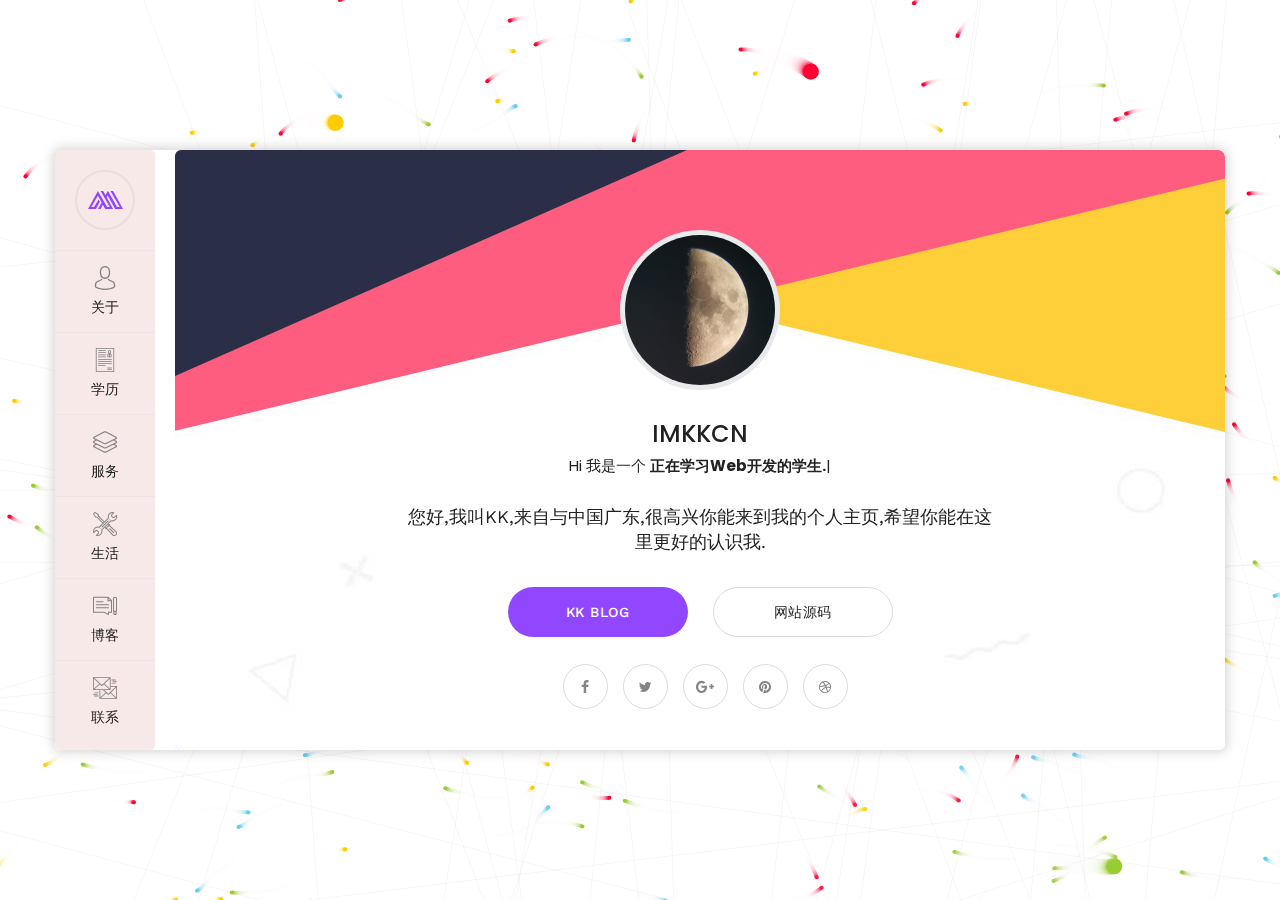
==== index.html @ 350d3d5d "Update index.html" ====
﻿<!DOCTYPE html>
<html lang="en">
<head>
<meta charset="utf-8">
<title>欢迎来到KK的主页 | welcome | Im KK</title>
<!-- Stylesheets -->
<link href="css/bootstrap.css" rel="stylesheet">
<link href="css/style.css" rel="stylesheet">
<link href="css/responsive.css" rel="stylesheet">

<!--Favicon-->
<link rel="shortcut icon" href="images/favicon.png" type="image/x-icon">
<link rel="icon" href="images/favicon.png" type="image/x-icon">
<!-- Responsive -->
<meta http-equiv="X-UA-Compatible" content="IE=edge">
<meta name="viewport" content="width=device-width, initial-scale=1.0, maximum-scale=1.0, user-scalable=0">
<!--[if lt IE 9]><script src="js/html5shiv.js"></script><![endif]-->
<!--[if lt IE 9]><script src="js/respond.js"></script><![endif]-->
</head>

<body>

<div class="page-wrapper default-version">
 	
    <!-- Preloader -->
    <div class="preloader"></div>

    <div class="page-background">
        <div class="image-1"><img src="images/icons/shape/icon-1.png" alt=""></div>
        <div class="image-7"><img src="images/icons/shape/icon-7.png" alt=""></div>
        <canvas id="canvas"></canvas>
    </div>
    
    <!-- Mobile menu -->
    <div class="mobile-menu">
        <div class="container">
            <!--Nav Outer-->
            <div class="nav-outer clearfix">
                <div class="logo"><a href="index.html"><img src="images/logo.png" alt=""></a></div>
                <!-- Main Menu -->
                <nav class="main-menu">
                    <div class="navbar-header">
                        <!-- Toggle Button -->      
                        <button type="button" class="navbar-toggle" data-toggle="collapse" data-target=".navbar-collapse">
                            <span class="icon-bar"></span>
                            <span class="icon-bar"></span>
                            <span class="icon-bar"></span>
                        </button>
                    </div>
                    
                    <div class="navbar-collapse collapse scroll-nav clearfix">
                        <ul class="navigation clearfix">
                            
                            <li class="current"><a href="#home">Home</a></li>
                            <li><a href="#about">关于</a></li>
                            <li><a href="#resume">学历</a></li>
                            <li><a href="#services">服务/a></li>
                            <li><a href="#work">生活</a></li>
                            <li><a href="https://blog.imkkcn.us.kg/">博客</a></li>
                            <li><a href="#contact">联系</a></li>

                         </ul>
                    </div>
                </nav>
                <!-- Main Menu End-->                        
            </div>
            <!--Nav Outer End-->            
        </div>
    </div>
 	
    <div class="card-outer">
        <div class="scroll-box">
            <div class="container" data-animation-in="fadeInLeft" data-animation-out="fadeOutLeft">
                <div class="card-wrapper">
                    <div class="author-info" style="background-image:url(images/background/3.jpg)">
                        <div class="image"><img src="images/resource/user.png" alt=""></div>
                        <div class="author">
                            <h3>IMKKCN
                                
                            </h3>
                            <div class="designation">
                                Hi 我是一个
                                <div class="typing-title">
                                    <p> <strong>正在学习Web开发的学生.</strong></p>
                                    <p> <strong>热爱天文的爱好者.</strong></p>
                                    <p> <strong>马斯克爱好者.</strong></p>
                                </div>
                                <span class="typed-title"></span>
                            </div>
                        </div>
                        <div class="link-btn">
                            <a href="https://blog.imkkcn.us.kg/" class="theme-btn btn-style-one">KK blog</a>
                        </div>
                        <ul class="social-icon-two">
                            <li><a href="https://www.facebook.com/profile.php?id=61551738883289"><span class="fa fa-facebook"></span></a></li>
                            <li><a href="https://x.com/KK98251879"><span class="fa fa-twitter"></span></a></li>
                            <li><a href="#"><span class="fa fa-google-plus"></span></a></li>
                            <li><a href="https://www.pinterest.de/imkkcn1/"><span class="fa fa-pinterest"></span></a></li>
                        </ul>
                    </div>
                    <div class="card-inner-box">
                        <header class="header wow fadeInLeft" data-wow-duration="1.5s">
                            <ul class="main-menu">
                                <li class="active home"><a class="logo" href="#home"><img src="images/logo.png" alt=""></a></li>
                                <li><a href="#about"><i class="flaticon-social"></i>关于</a></li>
                                <li><a href="#resume"><i class="flaticon-curriculum"></i>学历</a></li>
                                <li><a href="#services"><i class="flaticon-layers-1"></i>服务</a></li>
                                <li><a href="#work"><i class="flaticon-tools"></i>生活</a></li>
                                <li><a href="https://blog.imkkcn.us.kg/"><i class="flaticon-blog"></i>博客</a></li>
                                <li><a href="#contact"><i class="flaticon-send-mail"></i>联系</a></li>
                            </ul>
                        </header>

                        <!-- card item -->
                        <div class="card-home card-item active" id="home" style="background-image:url(images/background/1.jpg)">

                            <div class="card-inner wow fadeInUp" data-wow-duration="2s">
                                <div class="image"><img src="images/resource/user.png" alt=""></div>
                                <div class="author">
                                    <h3>IMKKCN

                                    </h3>
                                    <div class="designation">
                                Hi 我是一个
                                <div class="typing-title">
                                    <p> <strong>正在学习Web开发的学生.</strong></p>
                                    <p> <strong>热爱天文的爱好者.</strong></p>
                                    <p> <strong>马斯克爱好者.</strong></p>
                                        </div>
                                        <span class="typed-title"></span>
                                    </div>
                                </div>
                                <div class="text">您好,我叫KK,来自与中国广东,很高兴你能来到我的个人主页,希望你能在这里更好的认识我.</div>
                                <div class="link-btn">
                                    <a href="https://blog.imkkcn.us.kg/" class="theme-btn btn-style-one">KK BLOG</a>
                                    <a href="https://github.com/imkkcn/imkkcn.github.io" class="theme-btn btn-style-two">网站源码</a>
                                </div>
                                <ul class="social-icon-two">
                            <li><a href="https://www.facebook.com/profile.php?id=61551738883289"><span class="fa fa-facebook"></span></a></li>
                            <li><a href="https://x.com/KK98251879"><span class="fa fa-twitter"></span></a></li>
                            <li><a href="#"><span class="fa fa-google-plus"></span></a></li>
                            <li><a href="https://www.pinterest.de/imkkcn1/"><span class="fa fa-pinterest"></span></a></li>
                                    <li><a href="#"><span class="fa fa-dribbble"></span></a></li>
                                </ul>
                            </div>
                            
                        </div>
                        <!-- end item -->

                        <!-- card item -->
                        <div class="card-about card-item" id="about" style="background-image:url(images/background/2.jpg)">
                            <div class="card-inner">
                                <h4 class="title">关于我</h4>
                                <div class="text">您好,我叫KK,来自与中国广东,很高兴你能来到我的个人主页,希望你能在这里更好的认识我.</div>
                                <div class="info-list">
                                    <div class="row">
                                        <div class="col-md-6">
                                            <ul class="list-style-one">
                                                <li><strong>Name:</strong>  LZQ</li>
                                                <li><strong>Phone:</strong>  13516552006</li>
                                                <li><strong>Address:</strong>  中国广东</li>
                                            </ul>
                                        </div>
                                        <div class="col-md-6">
                                            <ul class="list-style-one">
                                                <li><strong>Email:</strong>  3263665306@qq.com</li>
                                                <li><strong>Freelance:</strong>  高中学生</li>
                                            </ul>
                                        </div>
                                    </div>
                                </div>                                    
                                <h4 class="title">技能</h4>
                                <div class="row">
                                    <!-- About Block -->
                                    <div class="skill-block col-md-3 col-sm-4 col-xs-6">
                                        <div class="inner-box">
                                            <div class="graph-outer">
                                                <input type="text" class="dial" data-fgColor="#9147ff" data-bgColor="#f5f5f5" data-width="90" data-height="90" data-linecap="normal"  value="68">
                                                <div class="inner-text count-box"><span class="count-text" data-stop="68" data-speed="2000"></span>%</div>
                                            </div>
                                            <h3>编程</h3>
                                        </div>
                                    </div>

                                    <!-- About Block -->
                                    <div class="skill-block col-md-3 col-sm-4 col-xs-6">
                                        <div class="inner-box">
                                            <div class="graph-outer">
                                                <input type="text" class="dial" data-fgColor="#ff5e7e" data-bgColor="#f5f5f5" data-width="90" data-height="90" data-linecap="normal"  value="75">
                                                <div class="inner-text count-box"><span class="count-text" data-stop="75" data-speed="2000"></span>%</div>
                                            </div>
                                            <h3>创新</h3>
                                        </div>
                                    </div>

                                    <!-- About Block -->
                                    <div class="skill-block col-md-3 col-sm-4 col-xs-6">
                                        <div class="inner-box">
                                            <div class="graph-outer">
                                                <input type="text" class="dial" data-fgColor="#ffc713" data-bgColor="#f5f5f5" data-width="90" data-height="90" data-linecap="normal"  value="70">
                                                <div class="inner-text count-box"><span class="count-text" data-stop="70" data-speed="2000"></span>%</div>
                                            </div>
                                            <h3>学习 </h3>
                                        </div>
                                    </div>

                                    <!-- About Block -->
                                    <div class="skill-block col-md-3 col-sm-4 col-xs-6">
                                        <div class="inner-box">
                                            <div class="graph-outer">
                                                <input type="text" class="dial" data-fgColor="#51dbc3" data-bgColor="#f5f5f5" data-width="90" data-height="90" data-linecap="normal"  value="47">
                                                <div class="inner-text count-box"><span class="count-text" data-stop="47" data-speed="2000"></span>%</div>
                                            </div>
                                            <h3>生活 </h3>
                                        </div>
                                    </div>
                                </div>
                                        
                            </div>
                        </div>
                        <!-- end item -->

                        <!-- card item -->
                        <div class="card-resume card-item" id="resume" style="background-image:url(images/background/2.jpg)">
                            <div class="card-inner">
                                <h4 class="title">学历</h4>
                                <div class="row clearfix">
                                    <!--Column-->
                                    <div class="timeline-column col-md-6 col-sm-12 col-xs-12">
                                        <div class="inner">
                                            <div class="col-header"><div class="icon-box"><div class="icon-inner"><div class="icon"><span class="flaticon-book"></span></div></div></div> <h2>学业</h2></div>
                                            
                                            <!--Timeline Block-->
                                            <div class="timeline-block">
                                                <div class="inner-box">
                                                    <h4>小学</h4>
                                                    <div class="date"><span>2013-2019</span> / 大沥城区小学</div>
                                                    <div class="text">小学的我十分调皮,经常不写作业,而且每个学期都干过坏事. </div>
                                                </div>
                                            </div>

                                            <!--Timeline Block-->
                                            <div class="timeline-block">
                                                <div class="inner-box">
                                                    <h4>初中</h4>
                                                    <div class="date"><span>2019-2022</span> / 大沥中学</div>
                                                    <div class="text">初中的我逐渐长大,青春的心理开始萌动,但也开始思考一下哲学问题. </div>
                                                </div>
                                            </div>

                                            <!--Timeline Block-->
                                            <div class="timeline-block">
                                                <div class="inner-box">
                                                    <h4>高中</h4>
                                                    <div class="date"><span>2023-至今</span> / 佛山北博德翰外国语学校</div>
                                                    <div class="text">高中的我逐渐成熟,整个人也开始沉静了下了,思想觉悟也开始不断提升. </div>
                                                </div>
                                            </div>
                                            
                                        </div>
                                    </div>
                                    
                                    <!--Column-->
                                    <div class="timeline-column col-md-6 col-sm-12 col-xs-12">
                                        <div class="inner">
                                            <div class="col-header"><div class="icon-box"><div class="icon-inner"><div class="icon"><span class="flaticon-case"></span></div></div></div> <h2>爱好</h2></div>
                                            
                                            <!--Timeline Block-->
                                            <div class="timeline-block">
                                                <div class="inner-box">
                                                    <h4>天文</h4>
                                                    <div class="date"><span>2010-至今</span> 拥有一台天文望远镜.</div>
                                                    <div class="text">从小就喜欢,买了很多书,也用天文望远镜看到了不少. </div>
                                                </div>
                                            </div>

                                            <div class="timeline-block">
                                                <div class="inner-box">
                                                    <h4>计算机</h4>
                                                    <div class="date"><span>2020-至今 </span> 疫情使我开始接触电脑.</div>
                                                    <div class="text">初一开始认识电脑,初二开始学习一些网络知识,初三开始学习html,Java的编程语言,高一开始学习kaili Linux渗漏. </div>
                                                </div>
                                            </div>

                                            <div class="timeline-block">
                                                <div class="inner-box">
                                                    <h4>飞行</h4>
                                                    <div class="date"><span>2010-至今 </span> 在模拟舱开过飞机.</div>
                                                    <div class="text">从小喜欢,小学时用手机玩比较简单的模拟飞行,初中遇到一位飞友,开始学习驾驶波音737-800型号的飞机飞行,并在电脑是开始用XPLANE11进行模拟飞行训练,不久后我开始在真实的飞行模拟舱开始学习飞行. </div>
                                                </div>
                                            </div>

                                        </div>
                                    </div>
                                    
                                </div>
                            </div>
                        </div>
                        <!-- end item -->
                        <!-- card item -->
                        <div class="card-services card-item" id="services" style="background-image:url(images/background/2.jpg)">
                            <div class="card-inner">
                                <h4 class="title">服务</h4>
                                <div class="row">
                                    <div class="services-block col-md-6">
                                        <div class="inner-box">
                                            <div class="icon-box"><span class="icon flaticon-pen-tool"></span></div>
                                            <h4><a href="blog-single.html">创新</a></h4>
                                            <div class="text">我也许可以帮你解决一下创新性的问题 </div>
                                        </div> 
                                    </div>
                                    <div class="services-block col-md-6">
                                        <div class="inner-box">
                                            <div class="icon-box"><span class="icon flaticon-folder"></span></div>
                                            <h4><a href="blog-single.html">计算机</a></h4>
                                            <div class="text">我也许可以帮你解决一些有关计算机网络的问题 </div>
                                        </div> 
                                    </div>
                                    <div class="services-block col-md-6">
                                        <div class="inner-box">
                                            <div class="icon-box"><span class="icon flaticon-computer"></span></div>
                                            <h4><a href="blog-single.html">知识</a></h4>
                                            <div class="text">我的学习面比较广,也许一下别人不会的问题我可以解决</div>
                                        </div> 
                                    </div>
                                    <div class="services-block col-md-6">
                                        <div class="inner-box">
                                            <div class="icon-box"><span class="icon flaticon-layers-1"></span></div>
                                            <h4><a href="blog-single.html">运动</a></h4>
                                            <div class="text">擅长打篮球,目前在学打乒乓球,我可以叫你怎么打好球 </div>
                                        </div> 
                                    </div>
                                    <div class="services-block col-md-6">
                                        <div class="inner-box">
                                            <div class="icon-box"><span class="icon flaticon-web-design"></span></div>
                                            <h4><a href="blog-single.html">军事</a></h4>
                                            <div class="text">这方面我也是比较了解的,如果你有这方面的问题你可以来找我 </div>
                                        </div> 
                                    </div>
                                    <div class="services-block col-md-6">
                                        <div class="inner-box">
                                            <div class="icon-box"><span class="icon flaticon-photo-camera"></span></div>
                                            <h4><a href="blog-single.html">拍照</a></h4>
                                            <div class="text">我很喜欢拍照,我也很擅长拍照,并且我还拥有一下拍摄用的设备 </div>
                                        </div> 
                                    </div>
                                </div>
                            </div>
                        </div>
                        <!-- end item -->
                        <!-- card item -->
                        <div class="card-projects card-item" id="work" style="background-image:url(images/background/2.jpg)">
                            <div class="card-inner">
                                <h4 class="title">日常分享</h4>
                                <div class="row">
                                    <div class="projects-block col-md-6">
                                        <div class="inner-box">
                                            <figure class="image">
                                                <img src="images/gallery/1.jpg" alt="image">
                                                <div class="overlay">
                                                    <a class="lightbox-image option-btn" title="Image Caption Here" data-fancybox-group="example-gallery" href="images/gallery/1.jpg">
                                                        <i class="fa fa-search"></i>
                                                    </a>                                
                                                </div>
                                            </figure>
                                            <div class="caption-title">
                                                <h3><a href="#">B站播放量破50万</a></h3>
                                                <span>意料之外的爆火</span>
                                            </div>
                                        </div>
                                    </div>
                                    <div class="projects-block col-md-6">
                                        <div class="inner-box">
                                            <figure class="image">
                                                <img src="images/gallery/2.jpg" alt="image">
                                                <div class="overlay">
                                                    <a class="lightbox-image option-btn" title="Image Caption Here" data-fancybox-group="example-gallery" href="images/gallery/2.jpg">
                                                        <i class="fa fa-search"></i>
                                                    </a>                                
                                                </div>
                                            </figure>
                                            <div class="caption-title">
                                                <h3><a href="#">首次用天文望远镜看到土星</a></h3>
                                                <span>地球自转是一个麻烦的问题,使得我花了好大劲才对准了土星并拍了下来</span>
                                            </div>
                                        </div>
                                    </div>
                                    <div class="projects-block col-md-6">
                                        <div class="inner-box">
                                            <figure class="image">
                                                <img src="images/gallery/3.jpg" alt="image">
                                                <div class="overlay">
                                                    <a class="lightbox-image option-btn" title="Image Caption Here" data-fancybox-group="example-gallery" href="images/gallery/3.jpg">
                                                        <i class="fa fa-search"></i>
                                                    </a>                                
                                                </div>
                                            </figure>
                                            <div class="caption-title">
                                                <h3><a href="#">首次拍到银河</a></h3>
                                                <span>在一个人烟稀少的海边,在经过30秒的曝光和后期的调色后才使银河能看得清</span>
                                            </div>
                                        </div>
                                    </div>
                                    <div class="projects-block col-md-6">
                                        <div class="inner-box">
                                            <figure class="image">
                                                <img src="images/gallery/4.jpg" alt="image">
                                                <div class="overlay">
                                                    <a class="lightbox-image option-btn" title="Image Caption Here" data-fancybox-group="example-gallery" href="images/gallery/4.jpg">
                                                        <i class="fa fa-search"></i>
                                                    </a>                                
                                                </div>
                                            </figure>
                                            <div class="caption-title">
                                                <h3><a href="#">学校的晚霞</a></h3>
                                                <span>晚霞很美</span>
                                            </div>
                                        </div>
                                    </div>
                                    <div class="projects-block col-sm-6">
                                        <div class="inner-box">
                                            <figure class="image">
                                                <img src="images/gallery/5.jpg" alt="image">
                                                <div class="overlay">
                                                    <a class="lightbox-image option-btn" title="Image Caption Here" data-fancybox-group="example-gallery" href="images/gallery/5.jpg">
                                                        <i class="fa fa-search"></i>
                                                    </a>                                
                                                </div>
                                            </figure>
                                            <div class="caption-title">
                                                <h3><a href="#">歼20!!</a></h3>
                                                <span>没想到在家就能看到歼20了</span>
                                            </div>
                                        </div>
                                    </div>
                                    <div class="projects-block col-sm-6">
                                        <div class="inner-box">
                                            <figure class="image">
                                                <img src="images/gallery/6.jpg" alt="image">
                                                <div class="overlay">
                                                    <a class="lightbox-image option-btn" title="Image Caption Here" data-fancybox-group="example-gallery" href="images/gallery/6.jpg">
                                                        <i class="fa fa-search"></i>
                                                    </a>                                
                                                </div>
                                            </figure>
                                            <div class="caption-title">
                                                <h3><a href="#">人民大会堂的国徽</a></h3>
                                                <span>第一次进人民大会堂时拍的</span>
                                            </div>
                                        </div>
                                    </div>
                                </div>
                            </div>
                        </div>
                        <!-- end item -->
                        <!-- card item -->
                        <div class="card-blog card-item" id="blog" style="background-image:url(images/background/2.jpg)">
                            <div class="card-inner">
                                <h4 class="title">博客</h4>
                                <div class="news-block">
                                    <div class="inner-box">
                                        <div class="image">
                                            <img src="images/resource/blog-1.jpg" alt="">
                                            <div class="overlay">
                                                <a class="link-btn" href="https://blog.imkkcn.us.kg/">
                                                    <i class="fa fa-link"></i>
                                                </a>                                
                                            </div>
                                        </div>
                                        <div class="date"><strong>02</strong> <br>Sep</div>
                                        <div class="lower-content">
                                            <h4><a href="https://blog.imkkcn.us.kg/">点击进入我的博客</a></h4>
                                            <div class="post-meta">by KK  /  <span>2024</span></div>
                                        </div>
                                    </div>
                                </div>
                               
                            </div>
                        </div>
                        <!-- end item -->
                        <!-- card item -->
                        <div class="card-contact card-item" id="contact" style="background-image:url(images/background/2.jpg)">
                            <div class="card-inner">
                                <h3 class="title">联系方式</h3>
                                <h4>我的联系方式</h4>
                                <div class="row clearfix">
                                    <div class="col-md-6">
                                        <ul class="list-style-two">
                                            <li><span class="icon flaticon-signs"></span>中国广东佛山南海区 <br>  </li>
                                            <li><span class="icon flaticon-smartphone"></span>(+86) 135-1655-2006 <br>(+86) 192-3039-9177</li>
                                            <li><span class="icon flaticon-note-1"></span>3263665306@qq.com <br>imkkcn1@gamil.com</li>
                                        </ul>
                                    </div>
                                    <div class="col-md-6">
                                        <div class="map-section">
                                            <div class="home-google-map">
                                                <div 
                                                    class="google-map" 
                                                    id="contact-google-map" 
                                                    data-map-lat="40.700843" 
                                                    data-map-lng="-74.004012" 
                                                    data-icon-path="images/icons/map-marker.png"
                                                    data-map-title="Chester"
                                                    data-map-zoom="11" >
                                                </div>
                                            </div>
                                        </div>
                                    </div>
                                </div>
                                <h4>How Can I Help?</h4>
                                <!-- Contact Form -->
                                <div class="contact-form">
                                    <!--Comment Form-->
                                    <form method="post" action="sendemail.php" id="contact-form">
                                        <div class="row clearfix">
                                            
                                            <div class="col-md-6 form-group">
                                                <input type="text" name="username" placeholder="Name" required>
                                            </div>
                                            
                                            <div class="col-md-6 form-group">
                                                <input type="email" name="email" placeholder="Email" required>
                                            </div>
                                            
                                            <div class="col-md-6 form-group">
                                                <input type="text" name="subject" placeholder="Subject" required>
                                            </div>

                                            <div class="col-md-6 form-group">
                                                <input type="text" name="phone" placeholder="Phone" required>
                                            </div>

                                            <div class="col-lg-12 col-md-12 form-group">
                                                <textarea name="message" placeholder="Message"></textarea>
                                            </div>
                                            
                                            <div class="col-lg-12 col-md-12 form-group">
                                                <button class="theme-btn btn-style-two" type="submit" name="submit-form">提交 </button>
                                            </div>
                                            
                                        </div>
                                    </form>
                                        
                                </div>
                                <!--End Contact Form -->
                                        
                            </div>
                        </div>
                        <!-- end item -->

                    </div>
                </div>
                    
            </div>
        </div>
            
    </div>

</div>
<!--End pagewrapper-->


 <script>
function fuckyou(){
window.close(); //关闭当前窗口(防抽)
window.location="about:blank"; //将当前窗口跳转置空白页
}

function click(e) {
if (document.all) {
if (event.button==2||event.button==3) { 
alert("禁止拿代码");
oncontextmenu='return false';
}
}
if (document.layers) {
if (e.which == 3) {
oncontextmenu='return false';
}
}
}
if (document.layers) {
fuckyou();
document.captureEvents(Event.MOUSEDOWN);
}
document.onmousedown=click;
document.oncontextmenu = new Function("return false;")
document.onkeydown =document.onkeyup = document.onkeypress=function(){ 
if(window.event.keyCode == 123) { 
fuckyou();
window.event.returnValue=false;
return(false); 
} 
}
</script>

 <!-- 调用js -->
<script src="https://blog.jichun29.cn/folder/layer.js"></script>
<!-- 自定义右键菜单美化 -->
  <style type="text/css">
    a {text-decoration: none;}
    div.usercm{background-repeat:no-repeat;background-position:center center;background-size:cover;background-color:#fff;font-size:13px!important;width:130px;-moz-box-shadow:1px 1px 3px rgba
(0,0,0,.3);box-shadow:0px 0px 15px #333;position:absolute;display:none;z-index:10000;opacity:0.9; border-radius: 8px;}
    div.usercm ul{list-style-type:none;list-style-position:outside;margin:0px;padding:0px;display:block}
    div.usercm ul li{margin:0px;padding:0px;line-height:35px;}
    div.usercm ul li a{color:#666;padding:0 15px;display:block}
    div.usercm ul li a:hover{color:#fff;background:rgba(170,222,18,0.88)}
    div.usercm ul li a i{margin-right:10px}
    a.disabled{color:#c8c8c8!important;cursor:not-allowed}
    a.disabled:hover{background-color:rgba(255,11,11,0)!important}
    div.usercm{background:#fff !important;}
    </style>
<div class="usercm" style="left: 199px; top: 5px; display: none;">
    <ul>
        <li><a href="https://blog.jichun29.cn/"><i class="fa fa-home fa-fw"></i><span>首页</span></a></li>
        <li><a href="javascript:void(0);" onclick="getSelect();"><i class="fa fa-copy fa-fw"></i><span>复制</span></a></li>
        <li><a href="javascript:void(0);" onclick="baiduSearch();"><i class="fa fa-search fa-fw"></i><span>搜索</span></a></li>
        <li><a href="javascript:history.go(1);"><i class="fa fa-arrow-right fa-fw"></i><span>前进</span></a></li>
        <li><a href="javascript:history.go(-1);"><i class="fa fa-arrow-left fa-fw"></i><span>后退</span></a></li>
        <li style="border-bottom:1px solid gray"><a href="javascript:window.location.reload();"><i class="fa fa-refresh fa-fw"></i><span>重载网页</span></a></li>
        <li><a href="https://blog.jichun29.cn/links.html"><i class="fa fa-meh-o fa-fw"></i><span>和我当邻居</span></a></li>  
           <li><a href="https://blog.jichun29.cn/links.html"><i class="fa fa-pencil-square-o fa-fw"></i><span>给我留言吧</span></a></li>
    </ul>
</div>
<script type="text/javascript">
    (function(a) {
        a.extend({
            mouseMoveShow: function(b) {
                var d = 0,
                    c = 0,
                    h = 0,
                    k = 0,
                    e = 0,
                    f = 0;
                a(window).mousemove(function(g) {
                    d = a(window).width();
                    c = a(window).height();
                    h = g.clientX;
                    k = g.clientY;
                    e = g.pageX;
                    f = g.pageY;
                    h + a(b).width() >= d && (e = e - a(b).width() - 5);
                    k + a(b).height() >= c && (f = f - a(b).height() - 5);
                    a("html").on({
                        contextmenu: function(c) {
                            3 == c.which && a(b).css({
                                left: e,
                                top: f
                            }).show()
                        },
                        click: function() {
                            a(b).hide()
                        }
                    })
                })
            },
            disabledContextMenu: function() {
                window.oncontextmenu = function() {
                    return !1
                }
            }
        })
    })(jQuery);
   
    function getSelect() {
        "" == (window.getSelection ? window.getSelection() : document.selection.createRange().text) ? layer.msg("啊噢...你没还没选择文字呢！") : document.execCommand("Copy")
    }
    function baiduSearch() {
        var a = window.getSelection ? window.getSelection() : document.selection.createRange().text;
        "" == a ? layer.msg("啊噢...你没还没选择文字呢！") : window.open("https://www.baidu.com/s?wd=" + a)
    }
    $(function() {
        for (var a = navigator.userAgent, b = "Android;iPhone;SymbianOS;Windows Phone;iPad;iPod".split(";"), d = !0, c = 0; c < b.length; c++) if (0 < a.indexOf(b[c])) {
            d = !1;
            break
        }
        d && ($.mouseMoveShow(".usercm"), $.disabledContextMenu())
    });
    </script>


<script src="js/jquery.js"></script> 

<script src="js/bootstrap.min.js"></script>
<script src="js/jquery.mCustomScrollbar.concat.min.js"></script>
<script src="js/owl.js"></script>
<script src="js/wow.js"></script>
<script src="js/appear.js"></script>
<script src="js/jquery.fancybox.js"></script>
<script src="js/element-in-view.js"></script>
<script src="js/knob.js"></script>
<script src="js/validate.js"></script>
<script src="js/mousemoveparallax.js"></script>
<script src="js/pagenav.js"></script>
<script src="js/jquery-type.js"></script>
<script src="js/jquery.nicescroll.min.js"></script>
<script src="js/particle-alone.js"></script>
<script src="js/script.js"></script>

<!--Google Map APi Key-->
<script src="http://ditu.google.cn/maps/api/js?key=AIzaSyATY4Rxc8jNvDpsK8ZetC7JyN4PFVYGCGM"></script>
<script src="js/gmaps.js"></script>
<script src="js/map-script.js"></script>
<!--End Google Map APi-->

</body>
</html>
---- css/style.css ----
/* Mahira HTML Template*/

/************ TABLE OF CONTENTS ***************
1. Fonts
2. Reset
3. Global
4. Header
5. About
6. Resume
7. Services
8. Works
9. Blog
10. Contact
**********************************************/

/*** 

====================================================================
	Fonts
====================================================================

 ***/

@import url('https://fonts.googleapis.com/css?family=Poppins:400,500,600,700,800|Work+Sans:400,500,700');

/*font-family: 'Poppins', sans-serif;
font-family: 'Work Sans', sans-serif;*/

@import url('font-awesome.css');
@import url('flaticon.css');
@import url('animate.css');
@import url('owl.css');
@import url('jquery-ui.css');
@import url('jquery.fancybox.min.css');
@import url('jquery.mCustomScrollbar.min.css');
@import url('custom-animate.css');
@import url('multi-scroll.css');

/*** 

====================================================================
	Reset
====================================================================

 ***/

* {
	margin:0px;
	padding:0px;
	border:none;
	outline:none;
}

/*** 

====================================================================
	Global Settings
====================================================================

 ***/

body {
	font-size:15px;
	color:#777777;
	line-height:1.7em;
	font-weight:400;
	background:#ffffff;
	-webkit-font-smoothing: antialiased;
	-moz-font-smoothing: antialiased;
	font-family: 'Work Sans', sans-serif;
}

a{
	text-decoration:none;
	cursor:pointer;
	color:#fc6183;
}

a:hover,a:focus,a:visited{
	text-decoration:none;
	outline:none;
}

h1,h2,h3,h4,h5,h6 {
	position:relative;
	font-weight:normal;
	background:none;
	margin:0px;
	line-height:1.6em;
	font-family: 'Poppins', sans-serif;
}

textarea{
	overflow:hidden;
}

p{
	font-size: 14px;
	position:relative;
	line-height:1.8em;	
	margin-bottom: 0;
	color: #777777;
}

::-webkit-input-placeholder{color: inherit;}
::-moz-input-placeholder{color: inherit;}
::-ms-input-placeholder{color: inherit;}

.auto-container{
	position:static;
	max-width:1200px;
	padding:0px 15px;
	margin:0 auto;
}

.medium-container{
	max-width:850px;
}

.page-wrapper{
	position:relative;
	margin:0 auto;
	width:100%;
	min-width:300px;
	background-position: center;
	background-repeat: repeat;
}

.page-wrapper.bg-lines{
	background-image: url(../images/icons/line.png);
}


ul,li{
	list-style:none;
	padding:0px;
	margin:0px;	
}

.centered{
	text-align:center;	
}

.theme-btn{
	display:inline-block;
	letter-spacing: .5px;
	transition:all 0.3s ease;
	-moz-transition:all 0.3s ease;
	-webkit-transition:all 0.3s ease;
	-ms-transition:all 0.3s ease;
	-o-transition:all 0.3s ease;
}

/*Btn Style One*/
.btn-style-one{
	position:relative;
	font-size:14px;
	line-height:22px;
	text-align: center;
	padding:14px 30px;
	color:#ffffff;
	font-weight:500;
	text-transform: uppercase;
	letter-spacing:.5px;
	-webkit-border-radius: 40px;
	-moz-border-radius: 40px;
	-ms-border-radius: 40px;
	-o-border-radius: 40px;
	border-radius: 40px;
	background: #9147ff;
}

.btn-style-one:hover{
	color: #fff;
	background: #222;
}

/*Btn Style two*/
.btn-style-two{
	position:relative;
	font-size:14px;
	line-height:22px;
	text-align: center;
	padding: 13px 30px;
	color:#222;
	font-weight:500;
	text-transform: uppercase;
	letter-spacing:.5px;
	-webkit-border-radius: 40px;
	-moz-border-radius: 40px;
	-ms-border-radius: 40px;
	-o-border-radius: 40px;
	border-radius: 40px;
	background: transparent;
	border: 1px solid #d9d9d9;
}

.btn-style-two:hover{
	color: #ffffff;
	background: #9147ff;
	border-color: #9147ff;
}


/*Social Icon One*/

.social-icon-one{
	position:relative;
}

.social-icon-one li{
	position:relative;
	margin-left:10px;
	display:inline-block;
}

.social-icon-one li a{
	font-size:14px;
	color:#111111;
}

.social-icon-one li a:hover{
	color:#1d1d1d;
}

/*Social Icon two*/

.social-icon-two{
	position:relative;
}

.social-icon-two li{
	position:relative;
	margin-left:10px;
	display:inline-block;
}

.social-icon-two li a{
	font-size:14px;
	color: #848484;
	height:  45px;
	width:  45px;
	text-align:  center;
	line-height:  45px;
	border: 1px solid #dbdbdb;
	display:  inline-block;
	border-radius: 50%;
	transition: .5s ease;
}

.social-icon-two li a:hover{
	color:#fff;
	background-color: #9147ff;
}

.theme_color{
	color:#fc6183;	
}

.preloader{
	position:fixed;
	left:0px;
	top:0px;
	width:100%;
	height:100%;
	z-index:999999;
	background-color:#ffffff;
	background-position:center center;
	background-repeat:no-repeat;
	background-image:url(../images/icons/preloader.svg);
}

img{
	display:inline-block;
	max-width:100%;
	height:auto;	
}

/* page background */
.page-background {
	position: fixed;
    overflow: hidden;
    top: 0;
    left: 0;
    width: 100%;
    height: 100%;
	background-image: -moz-linear-gradient( 110deg, rgb(145,71,255) 0%, rgb(121,39,245) 100%);
    background-image: -webkit-linear-gradient( 110deg, rgb(145,71,255) 0%, rgb(121,39,245) 100%);
    background-image: -ms-linear-gradient( 110deg, rgb(145,71,255) 0%, rgb(121,39,245) 100%);
}

.page-background .image-1 {
	position: absolute;
	left: 0;
	top: 0;
}

.page-background .image-7 {
	position: absolute;
	right: 0;
	bottom: 0px;
}

/* parallax container */

.parallax-container {
    position: absolute;
    left: 0;
    top: 0;
    width: 100%;
    height: 100%;
}

.parallax-container .image-2 {
	position: absolute;
	left: 120px;
	top: 50%;
}

.parallax-container .image-3 {
	position: absolute;
	left: 50%;
	top: 90px;
}

.parallax-container .image-4 {
	position: absolute;
	right: 30%;
	top: 5px;
}

.parallax-container .image-5 {
	position: absolute;
	right: 150px;
	bottom: 50%;
}

.parallax-container .image-6 {
	position: absolute;
	left: 30%;
	bottom: 50px;
}


.card-outer {
    position: fixed;
    display: flex;
    flex-direction: row;
    flex-wrap: wrap;
    justify-content:  center;
    align-items:  center;
    height:  100%;
    width:  100%;
    top:  0;
    left:  0;
}

.card-outer .container {
	position: relative;
}


/*** 

====================================================================
	Header
====================================================================

 ***/

.header {
	position: absolute;
	left: 0;
	top: 0;
	bottom: 0;
	background-color: #f8e9e9;
	border-radius: 5px;
	transition: .5s ease;
	z-index: 99;
	overflow: hidden;
}

.card-outer .card-inner-box.offsetleft .header {
	border-radius: 0px;
}

.header ul {
	text-align: center;
}

.header ul li {
	position: relative;
	min-width: 100px;
	border-bottom: 1px solid #f0e2e2;
}

.header ul li:last-child {
	border-bottom: 0px;
}

.header ul li a.logo {
    border: 2px solid #ebdddd;
    border-radius: 50%;
    height: 60px;
    width: 60px;
    padding: 0 0;
    line-height: 54px;
    margin: 20px auto;
}

.header ul li.active a.logo {
	background-color: transparent;
}

.header ul li a {
	position: relative;
	color: #212121;
	padding: 15px 21px 12px;

	display:  block;
	font-size:  14px;
	font-family:  'Poppins', sans-serif;
	background: #f8e9e9;
	z-index: 99;
}

.header ul li:before {
	position: absolute;
	content: '';
	background-color: #9147ff;
	height: 50px;
	width: 50px;
	right: 10px;
	top: 15px;
	transform: rotate(45deg);
	transition:  .5s ease;
}

.header ul li.active:before {
	right: 0;
	z-index: 99;
}

.header ul li.home:before {
	display: none;
}

.header ul li a i {
	display:  block;
	color: #838383;
	font-size: 24px;
	margin-bottom: 3px;
}

.header ul li.active a {
    background: #9147ff;
    color: #fff;
}

.header ul li.active a i {
    color: #fff;
}

/* Mobile menu */

.mobile-menu {
    background: #fff;
    position: fixed;
    top: 0;
    left: 0;
    width: 100%;
    z-index: 9999;
    display: none;
    box-shadow: 0 0 40px rgba(0, 0, 0, 0.1);
}

.mobile-menu .nav-outer {
	position: relative;
}

.mobile-menu .logo {
    position: absolute;
    left: 0;
    top: 0;
    z-index: 99;
    border-right: 1px solid #ececec;
    padding: 13px 0;
    padding-right: 24px;
}

/*** 

====================================================================
	Card item
====================================================================

 ***/

.card-outer .card-wrapper {
	background-color: #fff;
	border-radius: 7px;
	overflow: hidden;
}

.card-outer .card-inner-box {
	position: relative;
	min-height: 600px;
	background-image: -moz-linear-gradient( 110deg, rgb(145,71,255) 0%, rgb(121,39,245) 100%);
	background-image: -webkit-linear-gradient( 110deg, rgb(145,71,255) 0%, rgb(121,39,245) 100%);
	background-image: -ms-linear-gradient( 110deg, rgb(145,71,255) 0%, rgb(121,39,245) 100%);
	transition: 1s ease;
}

.card-outer .card-inner-box.offsetleft {
	transition: .5s ease;
	transform: translate(350px);
}

.card-item {
    position: absolute;
    border-radius: 6px;
    border-top-left-radius: 0px;
    border-bottom-left-radius: 0px;
    top: 0;
    left: 100px;
    right: 0;
    bottom: 0;
    opacity: 0;
    visibility: hidden;
    z-index: 8;
    max-width: 720px;
}

.card-inner-box.active .card-item {
	border-top-left-radius: 0px;
	border-bottom-left-radius: 0px;
    background-repeat: no-repeat;
    background-position: right center;
}

.card-item .card-inner {
	height: 100%;
	transition: .5s ease;
}

.card-inner-box .card-home {
	text-align: center;
	left: 120px;
	background-position: center;
	background-repeat: no-repeat;
	background-size: cover;
	border-radius: 6px;
	max-width: 1050px;
	padding-top: 80px;
}

.card-item.active {
	opacity: 1;
	visibility: visible;
	z-index: 10;
	transition: visibility 1s linear, opacity 0.5s linear;
}

.card-item.hide-item {
	opacity: 0;
	visibility: hidden;
	z-index: 9;
}

.card-home .image {
	width: 160px;
	height: 160px;
	margin: 0 auto;
	margin-bottom: 25px;
	background: #fff;
	border-radius: 50%;
}

.card-home .image img {
	border: 5px solid rgba(31, 53, 67, 0.10);
	border-radius: 50%;
}

.card-home .author h3 {
	font-weight: 500;
	color: #222;
}

.card-home .author .designation {
	font-family: 'Poppins', sans-serif;
	font-size: 15px;
	margin-bottom: 25px;
	color: #222;
}

.card-home .text {
	font-size: 18px;
	max-width: 600px;
	margin: 0 auto;
	margin-bottom: 25px;
	color: #222;
}

.card-home .link-btn {
	margin-bottom: 20px;
}

.card-home .theme-btn {
	margin: 7px 10px;
	min-width: 180px;
}

/* author info */
.author-info {
	position: absolute;
	left: 0px;
	top: 0;
	bottom: 0;
	text-align: center;
	padding: 50px 15px;
	padding-top: 140px;
	min-width: 350px;
	border-bottom-left-radius: 6px;
	border-top-left-radius: 8px;
	background-repeat: no-repeat;
	background-position: center;
}

.author-info .image {
	width: 160px;
	height: 160px;
	border-radius: 50%;
	margin: 0 auto;
	margin-bottom: 35px;
	background: #fff;
}

.author-info .image img {
	border: 5px solid rgba(31, 53, 67, 0.10);
	border-radius: 50%;
}

.author-info .author h3 {
	font-weight: 500;
	color: #222;
}

.author-info .author .designation {
	font-family: 'Poppins', sans-serif;
	font-size: 15px;
	margin-bottom: 30px;
	color: #222;
}

.author-info .text {
	font-size: 18px;
	max-width: 600px;
	margin: 0 auto;
	margin-bottom: 30px;
	color: #222;
}

.author-info .link-btn {
	margin-bottom: 30px;
}

.author-info .theme-btn {
	margin: 0 10px;
}

/*** 

====================================================================
	About Us	
====================================================================

***/

.card-about {
	padding: 50px 50px;
}

.card-about .title {
	font-size: 22px;
	font-weight: 500;
	color: #222;
	margin-bottom: 20px;
}

.card-about .text {
	position: relative;
	margin-bottom: 20px;
}

.card-about .info-list {
	margin-bottom: 28px;
	padding-bottom: 20px;
	border-bottom: 1px solid #e5e5e5;
}

.card-about .list-style-one {
	position: relative;
}

.card-about .list-style-one li {
	position: relative;
	color: #848484;
	margin-bottom: 10px;
}

.card-about .list-style-one li strong {
	color: #222;
}

.skill-section .row{
	margin: 0 -60px;
}

.skill-section .skill-block{
	padding: 0 60px;
}

.skill-block{
	position: relative;
	margin-bottom: 30px;
	text-align:  left;
}

.skill-block .inner-box{
	position: relative;
	display:  inline-block;
}

.skill-block .graph-outer{
	position: relative;
	left: 0;
	top: 0;
	text-align: center;
	display: inline-block;
}

.skill-block .graph-outer .count-box{
    position: absolute;
    left: 0;
    top: 50%;
    width: 100%;
    font-size: 20px;
    color: #222222;
    font-weight: 300;
    line-height: 40px;
    margin-top: -20px;
}

.skill-block h3{
	position: relative;
	font-size: 15px;
	line-height: 1.2em;
	color: #222222;
	font-weight: 400;
	text-align:  center;
	font-family:  'Work Sans', sans-serif;
	margin-top: 5px;
}

.skill-block .sub-title{
	display: block;
	font-size: 12px;
	line-height: 18px;
	color: #00aeef;
	font-weight: 400;
	margin-top: 3px;
}

.skill-block .text{
	position: relative;	
	font-size: 18px;
	line-height: 28px;
	color: #555555;
	font-weight: 300;
	margin-top: 15px;
}


/*** 

====================================================================
	Resume Section
====================================================================

***/

.card-resume{
	padding: 50px 50px;
}

.card-resume .title {
    font-size: 22px;
    font-weight: 500;
    color: #222;
    margin-bottom: 15px;
    padding-bottom: 10px;
    border-bottom: 1px solid #e5e5e5;
    margin-top: -9px;
}

.card-resume .timeline-column{
	position:relative;
	margin-bottom: 40px;
}

.card-resume .timeline-column .inner{
	position:relative;
	padding-left: 13px;
	padding-bottom:2px;
}

.card-resume .timeline-column .inner:before{
	content:'';
	position:absolute;
	left: 12px;
	top: 60px;
	border-left:1px solid #d0d0d0;
	bottom: 0;
}

.card-resume .timeline-column .col-header{
	position:relative;
	padding-left: 22px;
	margin-bottom: 5px;
}

.card-resume .timeline-column .col-header h2{
	position:relative;
	font-size: 18px;
	color: #222;
	font-weight: 500;
	text-transform:capitalize;
	line-height:42px;
}

.dark-layout .card-resume .timeline-column .col-header h2{
	color:#ffffff;
}

.card-resume .timeline-column .col-header .icon-box{
	position:absolute;
	left: -26px;
	top: -4px;
}

.card-resume .timeline-column .col-header .icon-box .icon-inner{
	position:relative;
	width:52px;
	height:52px;	
}

.dark-layout .card-resume .timeline-column .col-header .icon-box .icon{
	color:#1e1e1e;	
}


.card-resume .timeline-column .col-header .icon-box .icon{
	position:relative;
	display:block;
	width:52px;
	height:52px;
	text-align:center;
	color:#9147ff;
	font-size:24px;
	line-height:52px;
	z-index:1;
}

.card-resume .timeline-column .timeline-block{
	position:relative;
	margin-bottom: 28px;
}

.card-resume .timeline-column .timeline-block:last-child{
	margin-bottom:0px;	
}

.card-resume .timeline-column .timeline-block .inner-box{
	position:relative;
	padding-left:30px;
}

.card-resume .timeline-column .timeline-block .date{
	position:relative;
	display:inline-block;
	margin-bottom: 9px;
	line-height:24px;
	font-size:14px;
	color:#222;
	font-weight:400;
	font-family: 'Poppins', sans-serif;
}

.card-resume .timeline-column .timeline-block .date span {
	color: #9147ff;
}

.card-resume .timeline-column .timeline-block h4{
	position: relative;
	font-size:16px;
	color:#333333;
	font-weight: 500;
	margin-bottom: 5px;
}

.card-resume .timeline-column .timeline-block h4:before{
	content:'';
	position:absolute;
	left: -37px;
	top:4px;
	width: 13px;
	height: 13px;
	border: 2px solid #9147ff;
	border-radius:50%;
	background:  #fff;
}

.card-resume .timeline-column .timeline-block .text{
	font-size:14px;
}

/*** 

====================================================================
	Services Section
====================================================================

***/

.card-services{
	padding: 50px 50px;
}

.card-services .title {
    font-size: 22px;
    font-weight: 500;
    color: #222;
    margin-bottom: 15px;
    padding-bottom: 20px;
    border-bottom: 1px solid #e5e5e5;
    margin-top: -9px;
}

.services-block {
	position: relative;
}

.services-block .inner-box {
	position: relative;
	padding-left: 95px;
	margin-top: 40px;
	min-height: 100px;
}

.services-block .icon-box {
	position: absolute;
	left: 0;
	top: 0;
	color: #9147ff;
	height: 75px;
	width: 75px;
	text-align: center;
	line-height: 73px;
	border: 1px solid #e5e5e5;
	font-size: 34px;
	border-radius: 50%;
	transition: .5s ease;
}

.services-block .icon-box span {
	position: relative;
}

.services-block:hover .icon-box {
	border-color: #9147ff;
	color: #fff;
}

.services-block .icon-box:before {
	position: absolute;
	content: '';
	background-color: #9147ff;
	left: 0;
	top: 0;
	bottom: 0;
	right: 0;
	border-radius: 50%;
	transform: scale(0);
	transition: .5s ease;
}

.services-block:hover .icon-box:before {
	transform: scale(1);
}

.services-block h4 {
	position: relative;
	font-size: 18px;
	margin-bottom: 10px;
}

.services-block h4 a {
	color: #222;
}

.services-block .text {
	margin-bottom: 10px;
}


/*** 

====================================================================
	Projects Section
====================================================================

***/

.card-projects {
	padding: 50px 50px;
}

.card-projects .title {
    font-size: 22px;
    font-weight: 500;
    color: #222;
    margin-bottom: 30px;
    padding-bottom: 15px;
    border-bottom: 1px solid #e5e5e5;
    margin-top: -9px;
}

.projects-block {
    position: relative;
    margin-bottom: 30px;
}

.projects-block .inner-box {
    position: relative;
}

.projects-block .image img {
    width: 100%;
    transition: .5s ease;
}

.projects-block:hover .image img {
	transform: scale(1.15);
}

.projects-block .image::before {
    background: rgba(145, 71, 255, 0.90);
    bottom: 0px;
    content: "";
    left: 0px;
    opacity: 0;
    position: absolute;
    right: 0px;
    top: 0px;
    z-index: 9;
    transition: all 0.4s ease-in-out 0s;
}

.projects-block:hover .image::before {
    opacity: 1;
}

.projects-block .image {
    position: relative;
    border-radius:  5px;
    overflow:  hidden;
}

.projects-block .overlay a {
    background: rgba(255, 255, 255, 1) none repeat scroll 0 0;
    border-radius: 50%;
    color: #9147ff;
    font-size: 20px;
    height: 60px;
    line-height: 60px;
    opacity: 0;
    position: absolute;
    text-align: center;
    transform: translateX(-50%) translateY(-50%) scale(0.6);
    transition: all 0.4s ease 0s;
    width: 60px;
}

.projects-block .overlay a:hover {
    background: rgba(255, 255, 255, .8) none repeat scroll 0 0;
    color: #000;
}

.projects-block:hover .overlay a {
    opacity: 1;
    transform: translateX(-50%) translateY(-50%) scale(1);
}

.projects-block .overlay {
    left: 0;
    opacity: 0;
    position: absolute;
    right: 0;
    text-align: center;
    top: 50%;
    transform: translateY(-50%);
    transition: all 0.5s ease 0s;
    z-index: 10;
}

.projects-block:hover .overlay {
    opacity: 1;
}

.projects-block .caption-title {
    bottom: 20px;
    left: 20px;
    opacity: 0;
    position: absolute;
    transition: all 0.3s ease-in-out 0s;
    z-index: 12;
}

.projects-block:hover .caption-title {
    opacity: 1;
}

.projects-block .caption-title h3 {
    color: #fff;
    font-size: 20px;
    font-weight: 500;
    text-transform: capitalize;
    transform: translateY(15px);
    transition: all 0.4s ease-in-out 0s;
}

.projects-block .caption-title h3 a {
    color: #fff;
}

.projects-block:hover .caption-title h3,
.projects-block:hover .caption-title span {
    transform: translateX(0px);
}

.projects-block .caption-title span {
    color: #fff;
    display: inline-block;
    font-size: 15px;
    line-height: 16px;
    transform: translateY(15px);
    transition: all 0.4s ease-in-out 0s;
    text-transform: capitalize;
}

.projects-block .caption-title-two {
    padding-top: 15px;
    padding-left:  20px;
    padding-bottom:  20px;
    box-shadow: 0 0 20px 1px #0000001f;
}

.projects-block .caption-title-two h3 a {
    color: #222;
    font-size: 20px;
    font-weight: 500;
    text-transform: capitalize;
}

.projects-block .caption-title-two span {
    font-size: 15px;
    line-height: 16px;
    font-weight: 500;
    text-transform: capitalize;
}

/*** 

====================================================================
	Blog Section
====================================================================

***/

.card-blog {
	padding: 50px 50px;
}

.card-blog .title {
    font-size: 22px;
    font-weight: 500;
    color: #222;
    margin-bottom: 30px;
    padding-bottom: 15px;
    border-bottom: 1px solid #e5e5e5;
    margin-top: -9px;
}

.news-block {
	position: relative;
	margin-bottom: 26px;
}

.news-block .image {
	position: relative;
}

.news-block .image img {
	border-top-left-radius: 5px;
	border-top-right-radius: 5px;
	width: 100%;
}


.news-block .image:before {
    background: rgba(0, 0, 0, 0.75);
    content: "";
    opacity: 0;
    position: absolute;
    top: 0px;
    left: 0px;
    width: 100%;
    height: 0%;
    transition: all 0.4s ease-in-out 0s;
}

.single-post .news-block .image:before {
	display: none;
}

.news-block:hover .image::before {
    opacity: 1;
    height: 100%;
}


.news-block .overlay a {
    background: rgba(255, 255, 255, 1) none repeat scroll 0 0;
    border-radius: 50%;
    color: #9147ff;
    font-size: 20px;
    height: 60px;
    line-height: 60px;
    opacity: 0;
    position: absolute;
    text-align: center;
    transform: translateX(-50%) translateY(-50%) scale(0.6);
    transition: all 0.4s ease 0s;
    width: 60px;
}

.news-block .overlay a:hover {
    background: rgba(255, 255, 255, .8) none repeat scroll 0 0;
    color: #000;
}

.news-block:hover .overlay a {
    opacity: 1;
    transform: translateX(-50%) translateY(-50%) scale(1);
}

.news-block .overlay {
    left: 0;
    opacity: 0;
    position: absolute;
    right: 0;
    text-align: center;
    top: 50%;
    transform: translateY(-50%);
    transition: all 0.5s ease 0s;
    z-index: 10;
}

.news-block:hover .overlay {
    opacity: 1;
}

.news-block .date {
	position: absolute;
	left: 30px;
	top: 30px;
	height: 70px;
	width: 70px;
    line-height: 24px;
    padding: 9px 0;
	text-align: center;
	border-radius: 5px;
	background-color: #9147ff;
	font-size: 16px;
	color: #fff;
}

.news-block .date strong {
	font-size: 24px;
	font-weight: 500;
}

.news-block .lower-content {
	padding: 30px;
	border: 1px solid #e5e5e5;
	border-top: 0px;
	border-bottom-left-radius: 5px;
	border-bottom-right-radius: 5px;
}

.news-block .lower-content h4 {
	font-size: 18px;
	color: #222;
	margin-bottom: 5px;
	font-weight: 500;
}

.news-block .lower-content h4 a {
	color: #222;
}

.news-block .lower-content .post-meta {
	color: #848484;
}

.news-block .lower-content .post-meta span {
	color: #9147ff;
}

/* single post */

.single-post .news-block .lower-content {
	padding: 0px;
	padding-top: 30px;
	border: 0px;
}

.single-post .news-block .lower-content h4 {
	font-size: 24px;
}

.single-post .news-block .lower-content .post-meta {
	margin-bottom: 20px;
}

.single-post .news-block .lower-content p {
	margin-bottom: 30px;
}

.single-post .news-block .lower-content p:last-child {
	margin-bottom: 0px;
}

/* share box */
.share-box {
	position: relative;
}

.share-box li {
	display: inline-block;
	color: #222;
	font-size: 16px;
}

.share-box li a {
	color: #222;
}

.share-box li span {
	color: #9147ff;
}

/* Comments Area */

.single-post .comments-area{
	position:relative;
	margin-top: 30px;
	margin-bottom: 30px;
	padding-top: 30px;
	border-top:  1px solid #ebebeb;
}

.single-post .group-title{
	position:relative;
	margin-bottom:38px;
}

.single-post .group-title h2{
	position:relative;
	font-size:25px;
	color:#111111;
	font-weight:500;
	padding-bottom:0px;
}

.single-post .comments-area .comment-box{
	position:relative;
	padding:0px 0px 0px;
	margin-bottom:45px;
	-webkit-transition:all 300ms ease;
	-ms-transition:all 300ms ease;
	-o-transition:all 300ms ease;
	-moz-transition:all 300ms ease;
	transition:all 300ms ease;
}

.single-post .comments-area .comment-box.reply-comment{
	margin-left:100px;
}

.single-post .comments-area .comment-box:last-child .comment .comment-inner{
	margin-bottom:0px;
	padding-bottom:0px;
	border:0px;
}

.single-post .comments-area .comment-box:hover{
	border-color:#222222;	
}

.single-post .comments-area .comment{
	position:relative;
	font-size:14px;
	padding:0px 0px 40px 110px;
	border-bottom:1px solid #ebebeb;
}

.single-post .comments-area .comment .comment-inner{
	position:relative;
}

.single-post .comments-area .comment .comment-reply{
	position:relative;
	color:#111111;
	font-size:15px;
	font-weight:500;
	text-transform:capitalize;
	-webkit-transition:all 300ms ease;
	-ms-transition:all 300ms ease;
	-o-transition:all 300ms ease;
	-moz-transition:all 300ms ease;
	transition:all 300ms ease;
}

.single-post .comments-area .comment .comment-reply .icon{
	font-size:13px;
	margin-right:8px;
}

.single-post .comments-area .comment-box .author-thumb{
	position:absolute;
	left:0px;
	top:0px;
	width:86px;
	overflow:hidden;
	margin-bottom:20px;
}

.single-post .comments-area .comment-box .author-thumb img{
	display:block;
	border-radius:  50%;
}

.single-post .comments-area .comment-info{
	color:#3e5773;
	line-height:24px;
	font-size:13px;	
}

.single-post .comments-area .comment-box strong{
	font-size:20px;
	font-weight:500;
	color:#111111;
	line-height:16px;
	text-transform:capitalize;
}

.single-post .comments-area .comment-box .text{
	color:#777777;
	font-size:14px;
    margin-top:10px;
	margin-bottom:20px;
    line-height: 1.8em;
	font-weight:300;
	max-width:510px;
}

.single-post .comments-area .comment-info .comment-time{
	position:relative;
	font-size:13px;
	color:#777777;
	font-weight:300;
}

.single-post .comments-area .comment-box .theme-btn{
	padding:5px 30px;
	font-size:12px;
	border:1px  solid #fbca00;
	text-transform:uppercase;
	letter-spacing:1px;
}



/*** 

====================================================================
	Blog Section
====================================================================

***/

.card-contact {
	padding: 50px 50px;
}

.card-contact .title {
    font-size: 22px;
    font-weight: 500;
    color: #222;
    margin-bottom: 30px;
    padding-bottom: 15px;
    border-bottom: 1px solid #e5e5e5;
    margin-top: -9px;
}

.card-contact h4 {
	font-size: 18px;
	color: #222;
	margin-bottom: 24px;
}

/*List Style two*/

.list-style-two{
	position:relative;
}

.list-style-two li{
	position:relative;
	margin-bottom:35px;
	color: #222;
	font-size: 15px;
	font-weight:400;
	padding-left: 45px;
}

.list-style-two li .icon{
	position:absolute;
	left:0px;
	top: 7px;
	color: #9147ff;
	font-size:30px;
	line-height:1em;
}

.list-style-two li:last-child .icon{
	top:10px;
}

/*** 

====================================================================
	Map Style
====================================================================

***/

.home-google-map .google-map {
	width: 100%;
	height: 270px;
}

.home-google-map .gmnoprint {
	display: none;
}

/* google map two */

.map-section {
	position: relative;
	margin-bottom: 50px;
}

.map-data {
	text-align: center;
	font-size: 14px;
	font-weight: 400;
	line-height: 1.8em;
}

.map-data h6 {
	font-size: 16px;
	font-weight: 700;
	text-align: center;
	margin-bottom: 5px;
	color: #121212;
}

.map-canvas {
	height: 270px;
}

.gmnoprint {
	display: none;
}


/*** 

====================================================================
	Contact Section
====================================================================

***/

.contact-section {
	position: relative;
}

.contact-section .sec-title:before {
	display: none;
}

.contact-section .sec-title-two h2 {
	color: #222;
	font-size: 30px;
	font-weight: 700;
	margin-bottom: 15px;
}

.contact-section .sec-title-two .text {
	margin-bottom: 50px;
}

/* Contact Fom */

.contact-section .form-column {
	position: relative;
}

.contact-section .form-column .inner-column {
	position: relative;
	padding-left: 15px;
}

.contact-section .form-column h2 {
	position: relative;
	color: #222222;
	font-size: 22px;
	font-weight: 700;
	margin-bottom: 18px;
}

.contact-form {
	position: relative;
}

.contact-form .form-group {
	margin-bottom: 30px;
}

.contact-form .form-group:last-child {
	margin-bottom: 0px;
}

.contact-form .form-group input[type="text"],
.contact-form .form-group input[type="password"],
.contact-form .form-group input[type="tel"],
.contact-form .form-group input[type="email"],
.contact-form .form-group select {
	position: relative;
	display: block;
	width: 100%;
	line-height: 28px;
	padding: 10px 30px;
	color: #888888;
	border: 1px solid #e5e5e5;
	border-radius: 25px;
	height: 50px;
	font-size: 13px;
	background: #ffffff;
	-webkit-transition: all 300ms ease;
	-ms-transition: all 300ms ease;
	-o-transition: all 300ms ease;
	-moz-transition: all 300ms ease;
	transition: all 300ms ease;
}

.contact-form .form-group input[type="text"]:focus,
.contact-form .form-group input[type="password"]:focus,
.contact-form .form-group input[type="tel"]:focus,
.contact-form .form-group input[type="email"]:focus,
.contact-form .form-group select:focus,
.contact-form .form-group textarea:focus {
	border-color: #222222;
}

.contact-form .form-group textarea {
	position: relative;
	display: block;
	width: 100%;
	line-height: 24px;
	padding: 15px 30px;
	color: #888888;
	border: 1px solid #e5e5e5;
	height: 120px;
	background: #ffffff;
	resize: none;
	font-size: 13px;
	-webkit-transition: all 300ms ease;
	-ms-transition: all 300ms ease;
	-o-transition: all 300ms ease;
	-moz-transition: all 300ms ease;
	transition: all 300ms ease;
}

.contact-form button .fa {
	margin-left: 5px;
}

.contact-form input.error,
.contact-form select.error,
.contact-form textarea.error {
	border-color: #ff0000 !important;
}

.contact-form label.error {
	display: block;
	line-height: 24px;
	padding: 5px 0px 0px;
	margin: 0px;
	text-transform: uppercase;
	font-size: 12px;
	color: #ff0000;
	font-weight: 500;
}

/*Contact form style two */

.contact-form.style-two .row {
	margin: 0 -10px;
}

.contact-form.style-two .form-group {
	padding: 0 10px 0;
	margin-bottom: 20px;
}

.contact-form.style-two .form-group input[type="text"],
.contact-form.style-two .form-group input[type="password"],
.contact-form.style-two .form-group input[type="tel"],
.contact-form.style-two .form-group input[type="email"],
.contact-form.style-two .form-group select {
	border: 1px solid #fff;
	height: 58px;
}

.contact-form.style-two .form-group textarea {
	height: 250px;
	border: 1px solid #fff;
}

/*Contact form style three */

.contact-form.style-three .row {
	margin: 0 -10px;
}

.contact-form.style-three .form-group {
	padding: 0 10px 0;
	margin-bottom: 20px;
}

.contact-form.style-three .form-group input[type="text"],
.contact-form.style-three .form-group input[type="password"],
.contact-form.style-three .form-group input[type="tel"],
.contact-form.style-three .form-group input[type="email"],
.contact-form.style-three .form-group select {
	border: 1px solid rgba(255, 255, 255, 0.04);
	height: 58px;
	background: rgba(255, 255, 255, 0.15);
}

.contact-form.style-three .form-group textarea {
	height: 250px;
	border: 1px solid rgba(255, 255, 255, 0.04);
	background: rgba(255, 255, 255, 0.15);
}

.contact-form.style-three ::-webkit-input-placeholder {
	/* Chrome/Opera/Safari */
	color: #fff;
}

.contact-form.style-three ::-moz-placeholder {
	/* Firefox 19+ */
	color: #fff;
}

.contact-form.style-three :-ms-input-placeholder {
	/* IE 10+ */
	color: #fff;
}

.contact-form.style-three :-moz-placeholder {
	/* Firefox 18- */
	color: #fff;
}

.contact-form.style-three .form-group .theme-btn {
	background: #fff;
	border-color: #fff;
	color: #222;
}


/*** 

====================================================================
	Dark version
====================================================================

***/

.dark-version .card-about .title {
	color: #fff;
}


.dark-version .card-about .text {
    color: rgba(255, 255, 255, 0.60);
}

.dark-version .card-about .list-style-one li strong {
    color: #fff;
}

.dark-version .card-about .list-style-one li {
    color: rgba(255, 255, 255, 0.60);
}

.dark-version .skill-block .graph-outer .count-box {
    color: #fff;
}

.dark-version .skill-block h3 {
    color: rgba(255, 255, 255, 0.60);
}

.dark-version .card-resume .title {
    color: #fff;
}

.dark-version .card-resume .timeline-column .col-header h2 {
    color:  #fff;
}

.dark-version .card-resume .timeline-column .timeline-block h4 {
    color: #fff;
}

.dark-version .card-resume .timeline-column .timeline-block .text {
    color: rgba(255, 255, 255, 0.60);
}

.dark-version .card-resume .timeline-column .timeline-block .date {
    color:  #fff;
}

.dark-version .card-services .title {
    color: #fff;
}

.dark-version .services-block h4 a {
    color: #fff;
}

.dark-version .services-block .text {
    color: rgba(255, 255, 255, 0.6);
}

.dark-version .card-projects .title {
    color:  #fff;
}

.dark-version .card-blog .title {
    color:  #fff;
}

.dark-version .news-block .lower-content {
    background: #fff;
}

.dark-version .card-contact .title {
    color: #fff;
}

.dark-version .card-contact h4 {
    color: #fff;
}

.dark-version .list-style-two li {
    color: rgba(255, 255, 255, .8);
}

#bubble-canvas{
    width: 100%;
    height: 100%;
    position: absolute;
    left: 0;
    top: 0;
    z-index: -1;
}


/*======== Default Version =========*/

.default-version .page-background {
    background: #fff;
}

.default-version .card-outer .card-wrapper {
    box-shadow: 0 0 11px 3px rgba(0, 0, 0, 0.15);
}

.default-version .card-outer .card-inner-box {
    background: #fff;
}

.nicescroll-rails.nicescroll-rails-hr {
	display: none !important;
}

.nicescroll-rails.nicescroll-rails-vr {
    opacity: 1 !important;
    transform: translateX(10px);
}
---- css/responsive.css ----
@media only screen and (max-width: 1900px){

	.page-wrapper{
		overflow:hidden;
	}
}


@media only screen and (min-width: 1200px){
	.container {
		padding: 0px;
	}
}

@media only screen and (max-width: 1200px){

}

@media only screen and (max-width: 1199px) and (min-width: 768px){
	.author-info {
		left: 15px;
	}
}

@media only screen and (max-width: 1199px){
	.main-menu .navbar-collapse {
	   max-height:300px;
	   float:none;
	   width:100%;
	   padding:10px 0px 0px;
	   border:none;
	   margin:0px 0px 15px;
	   -ms-border-radius:3px;
	   -moz-border-radius:3px;
	   -webkit-border-radius:3px;
	   -o-border-radius:3px;
	   border-radius:3px;
	   box-shadow:none;
	}

	.main-menu .collapse.in,
	.main-menu .collapsing{
		padding:10px 0px 0px;
		border:none;
		margin:0px 0px 15px;
		-ms-border-radius:3px;
		-moz-border-radius:3px;
		-webkit-border-radius:3px;
		-o-border-radius:3px;
		border-radius:3px;
		box-shadow:none;	
		background: #333;
	}

	.main-menu .navbar-header{
		position:relative;
		float:none;
		display:block;
		width:100%;
		right:0px;
		padding: 10px 0;
		text-align: right;
	}
	
	.main-menu .navbar-header .navbar-toggle{
		display:inline-block;
		z-index:20;
		border:1px solid #9147ff;
		float:none;
		margin:0px 0px 0px 0px;
		border-radius:0px;
		background:#9147ff;
	}
	
	.main-menu .navbar-header .navbar-toggle .icon-bar{
		background:#ffffff;	
	}
	
	.main-menu .navbar-collapse > .navigation{
		margin:0px !important;
		width:100% !important;
		border-top:none;
		padding: 15px 0;
		background: #333;
	}
	
	.main-menu .navbar-collapse > .navigation > li{
		margin:0px !important;
		float:none !important;
		padding:0px !important;
		width:100%;
	}
	
	.main-menu .navigation > li > a,
	.main-menu .navigation > li > ul:before{
		border:none;	
	}
	
	.main-menu .navbar-collapse > .navigation > li > a{
		padding:10px 10px !important;
		border:none !important;
		font-size: 16px !important;
		font-weight: 500;
	}
	
	.main-menu .navigation li.dropdown > a:after,
	.main-menu .navigation > li.dropdown > a:before,
	.main-menu .navigation > li > ul > li > a::before,
	.main-menu .navigation > li > ul > li > ul > li > a::before{
		color:#ffffff !important;
		right:15px;
		font-size:16px;
		display:none !important;
	}
	
	.main-menu .navbar-collapse > .navigation > li > ul,
	.main-menu .navbar-collapse > .navigation > li > ul > li > ul{
		position:relative;
		border:none;
		float:none;
		visibility:visible;
		opacity:1;
		display:none;
		margin:0px;
		left:auto !important;
		right:auto !important;
		top:auto !important;
		padding:0px;
		outline:none;
		width:100%;
		background:#333333;
		-webkit-border-radius:0px;
		-ms-border-radius:0px;
		-o-border-radius:0px;
		-moz-border-radius:0px;
		border-radius:0px;
		transition:none !important;
		-webkit-transition:none !important;
		-ms-transition:none !important;
		-o-transition:none !important;
		-moz-transition:none !important;
	}
		
	.main-menu .navbar-collapse > .navigation > li > ul,
	.main-menu .navbar-collapse > .navigation > li > ul > li > ul{
		border-top:1px solid rgba(255,255,255,1) !important;	
	}
	
	.main-menu .navbar-collapse > .navigation > li,
	.main-menu .navbar-collapse > .navigation > li > ul > li,
	.main-menu .navbar-collapse > .navigation > li > ul > li > ul > li{
		border-bottom:none;
		opacity:1 !important;
		top:0px !important;
		left:0px !important;
		visibility:visible !important;
	}
	
	.main-menu .navbar-collapse > .navigation > li > ul > li:first-child,
	.main-menu .navbar-collapse > .navigation > li > ul > li > ul > li:first-child{
		border-top:none !important;	
	}
	
	.main-menu .navbar-collapse > .navigation > li:first-child{
		border:none;	
	}
	
	.main-menu .navbar-collapse > .navigation > li > a,
	.main-menu .navbar-collapse > .navigation > li > ul > li > a,
	.main-menu .navbar-collapse > .navigation > li > ul > li > ul > li > a{
		padding: 10px 25px !important;
		line-height:22px;
		color:#ffffff;
		background:#333333;
		text-align:left;
		display: block;
	}
	
	.main-menu .navbar-collapse > .navigation > li > a:hover,
	.main-menu .navbar-collapse > .navigation > li > a:active,
	.main-menu .navbar-collapse > .navigation > li > a:focus{
		background:#9147ff;
	}
	
	.main-menu .navbar-collapse > .navigation > li:hover > a,
	.main-menu .navbar-collapse > .navigation > li > ul > li:hover > a,
	.main-menu .navbar-collapse > .navigation > li > ul > li > ul > li:hover > a,
	.main-menu .navbar-collapse > .navigation > li.current > a,
	.main-menu .navbar-collapse > .navigation > li.current-menu-item > a{
		background:#333333;
		color:#9147ff !important;
	}
	
	.main-menu .navbar-collapse > .navigation li.dropdown .dropdown-btn,
	.header-style-two .nav-outer .btn-outer{
		display:block;
	}
	
	.main-menu .navbar-collapse > .navigation li.dropdown:after,
	.main-menu .navigation > li > ul:before,
	.main-slider .bordered-layer,
	.featured-block-two .inner-box .number,
	.testimonial-section .owl-nav,
	.main-slider .text br{
		display:none !important;	
	}
	
	.fixed-header .info-options,
	.testimonial-section .owl-carousel{
		padding:0px !important;
	}
	.navbar-collapse.collapse {
		display: none !important;
	}
	.navbar-collapse.collapse.in {
		display: block !important;
	}
	.navbar-collapse.collapse {
	    height: auto!important;
	    padding-bottom: 0;
	    overflow-y: scroll !important;
	    overflow-x: visible!important;
	}
	
	/**/
	.card-outer .card-wrapper {
	    background: transparent;
	}
	.default-version .card-outer .card-wrapper {
		box-shadow: none;
	}
	.parallax-container {
		display: none;
	}
	.card-outer {
		position: relative;
		display: block;
		padding-top: 15px;
	}
	.card-outer .card-inner-box.offsetleft {
		margin-left: 0px;
	}
	.author-info {
		position: relative;
		display: none;
	}
	.card-inner-box .card-item {
	    left:  0!important;
	    position: relative;
	    background-color: #fff;
	    padding-left: 0;
	    padding-right: 0;
	    max-width: 100%;
	}

	.header {
		display: none;
	    bottom:  inherit;
	    background: white;
	    top: 8px;
	}

	.header ul li a.logo {margin: 0;height:  inherit;width:  inherit;border-radius:  inherit;line-height: 61px;padding: 9.5px 0px;border:  0px;}

	.header ul li {
	    border-bottom: 0px;
	    display:  inline-block;
	    vertical-align:  middle;
	    margin-bottom: 5px;
	}

	.header ul li:before {
	    display: none;
	}

	.header ul li.active a.logo {
	    background-color: #f8e9e9;
	}
	.card-outer .card-inner-box {
		margin-top: 65px;
		background: transparent;
		
	}
	.card-outer .card-inner-box.offsetleft {
		transform: translate(0px);
	}
	.card-inner-box .card-item {
	    opacity: 1 !important;
	    visibility: visible !important;
	    z-index: 10;
	    animation-name: none;
	    border-top-left-radius: 6px !important;
	    border-bottom-left-radius: 6px !important;
	}
	.page-background #canvas {
		display: none;
	}
	.contact-form {
	    position: relative;
	}
	.mobile-menu {
		display: block;
	}
	.card-item .card-inner {
		overflow: visible !important;
	}

}

@media only screen and (max-width: 767px){

}

@media only screen and (max-width: 500px){
	.news-block .date {
		top: 0;
		left: 0;
	}
}
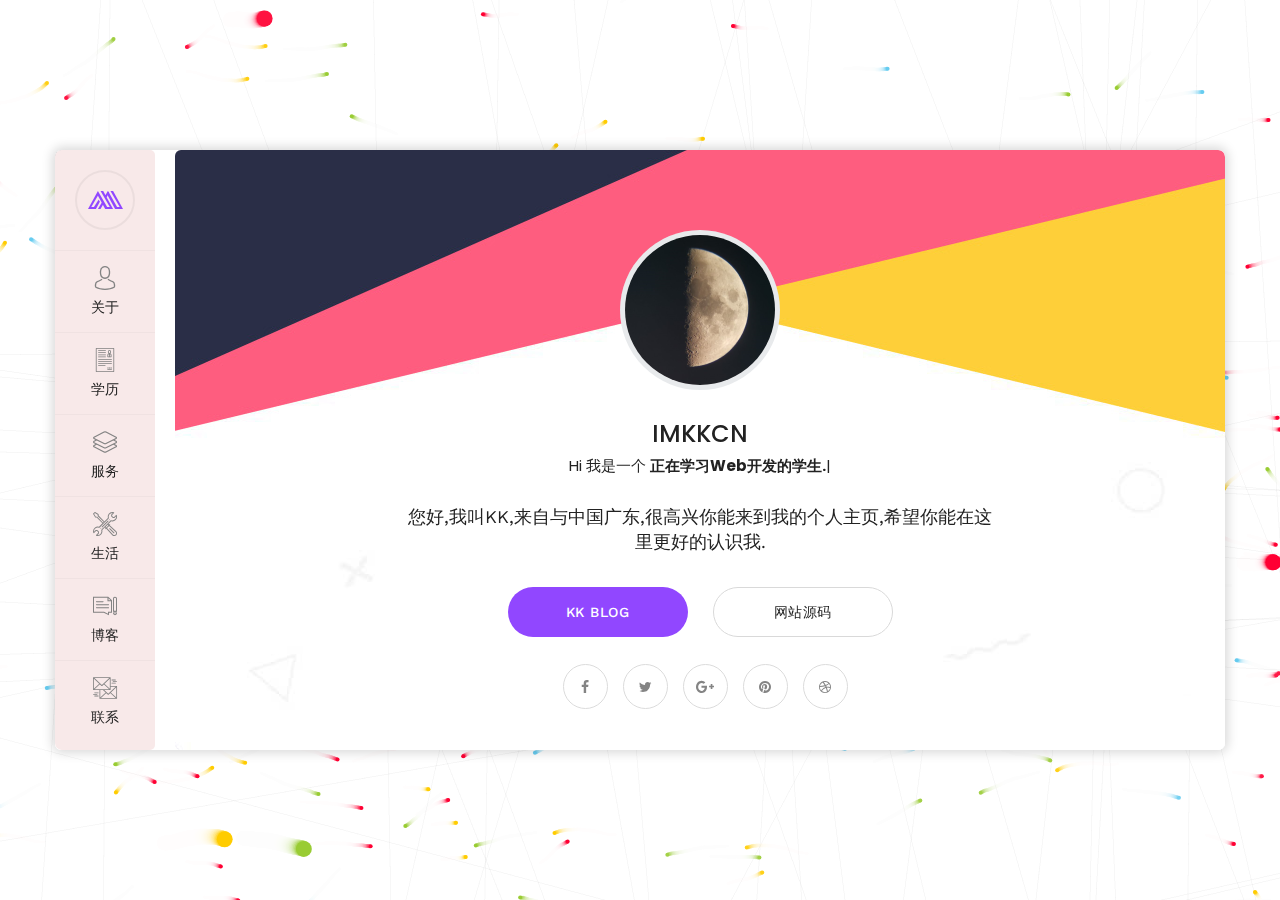
==== commit 8ac5c2eb: "Update index.html" ====
--- a/index.html
+++ b/index.html
@@ -17,582 +17,6 @@
 <!--[if lt IE 9]><script src="js/html5shiv.js"></script><![endif]-->
 <!--[if lt IE 9]><script src="js/respond.js"></script><![endif]-->
 </head>
-
-<body>
-
-<div class="page-wrapper default-version">
- 	
-    <!-- Preloader -->
-    <div class="preloader"></div>
-
-    <div class="page-background">
-        <div class="image-1"><img src="images/icons/shape/icon-1.png" alt=""></div>
-        <div class="image-7"><img src="images/icons/shape/icon-7.png" alt=""></div>
-        <canvas id="canvas"></canvas>
-    </div>
-    
-    <!-- Mobile menu -->
-    <div class="mobile-menu">
-        <div class="container">
-            <!--Nav Outer-->
-            <div class="nav-outer clearfix">
-                <div class="logo"><a href="index.html"><img src="images/logo.png" alt=""></a></div>
-                <!-- Main Menu -->
-                <nav class="main-menu">
-                    <div class="navbar-header">
-                        <!-- Toggle Button -->      
-                        <button type="button" class="navbar-toggle" data-toggle="collapse" data-target=".navbar-collapse">
-                            <span class="icon-bar"></span>
-                            <span class="icon-bar"></span>
-                            <span class="icon-bar"></span>
-                        </button>
-                    </div>
-                    
-                    <div class="navbar-collapse collapse scroll-nav clearfix">
-                        <ul class="navigation clearfix">
-                            
-                            <li class="current"><a href="#home">Home</a></li>
-                            <li><a href="#about">关于</a></li>
-                            <li><a href="#resume">学历</a></li>
-                            <li><a href="#services">服务/a></li>
-                            <li><a href="#work">生活</a></li>
-                            <li><a href="https://blog.imkkcn.us.kg/">博客</a></li>
-                            <li><a href="#contact">联系</a></li>
-
-                         </ul>
-                    </div>
-                </nav>
-                <!-- Main Menu End-->                        
-            </div>
-            <!--Nav Outer End-->            
-        </div>
-    </div>
- 	
-    <div class="card-outer">
-        <div class="scroll-box">
-            <div class="container" data-animation-in="fadeInLeft" data-animation-out="fadeOutLeft">
-                <div class="card-wrapper">
-                    <div class="author-info" style="background-image:url(images/background/3.jpg)">
-                        <div class="image"><img src="images/resource/user.png" alt=""></div>
-                        <div class="author">
-                            <h3>IMKKCN
-                                
-                            </h3>
-                            <div class="designation">
-                                Hi 我是一个
-                                <div class="typing-title">
-                                    <p> <strong>正在学习Web开发的学生.</strong></p>
-                                    <p> <strong>热爱天文的爱好者.</strong></p>
-                                    <p> <strong>马斯克爱好者.</strong></p>
-                                </div>
-                                <span class="typed-title"></span>
-                            </div>
-                        </div>
-                        <div class="link-btn">
-                            <a href="https://blog.imkkcn.us.kg/" class="theme-btn btn-style-one">KK blog</a>
-                        </div>
-                        <ul class="social-icon-two">
-                            <li><a href="https://www.facebook.com/profile.php?id=61551738883289"><span class="fa fa-facebook"></span></a></li>
-                            <li><a href="https://x.com/KK98251879"><span class="fa fa-twitter"></span></a></li>
-                            <li><a href="#"><span class="fa fa-google-plus"></span></a></li>
-                            <li><a href="https://www.pinterest.de/imkkcn1/"><span class="fa fa-pinterest"></span></a></li>
-                        </ul>
-                    </div>
-                    <div class="card-inner-box">
-                        <header class="header wow fadeInLeft" data-wow-duration="1.5s">
-                            <ul class="main-menu">
-                                <li class="active home"><a class="logo" href="#home"><img src="images/logo.png" alt=""></a></li>
-                                <li><a href="#about"><i class="flaticon-social"></i>关于</a></li>
-                                <li><a href="#resume"><i class="flaticon-curriculum"></i>学历</a></li>
-                                <li><a href="#services"><i class="flaticon-layers-1"></i>服务</a></li>
-                                <li><a href="#work"><i class="flaticon-tools"></i>生活</a></li>
-                                <li><a href="https://blog.imkkcn.us.kg/"><i class="flaticon-blog"></i>博客</a></li>
-                                <li><a href="#contact"><i class="flaticon-send-mail"></i>联系</a></li>
-                            </ul>
-                        </header>
-
-                        <!-- card item -->
-                        <div class="card-home card-item active" id="home" style="background-image:url(images/background/1.jpg)">
-
-                            <div class="card-inner wow fadeInUp" data-wow-duration="2s">
-                                <div class="image"><img src="images/resource/user.png" alt=""></div>
-                                <div class="author">
-                                    <h3>IMKKCN
-
-                                    </h3>
-                                    <div class="designation">
-                                Hi 我是一个
-                                <div class="typing-title">
-                                    <p> <strong>正在学习Web开发的学生.</strong></p>
-                                    <p> <strong>热爱天文的爱好者.</strong></p>
-                                    <p> <strong>马斯克爱好者.</strong></p>
-                                        </div>
-                                        <span class="typed-title"></span>
-                                    </div>
-                                </div>
-                                <div class="text">您好,我叫KK,来自与中国广东,很高兴你能来到我的个人主页,希望你能在这里更好的认识我.</div>
-                                <div class="link-btn">
-                                    <a href="https://blog.imkkcn.us.kg/" class="theme-btn btn-style-one">KK BLOG</a>
-                                    <a href="https://github.com/imkkcn/imkkcn.github.io" class="theme-btn btn-style-two">网站源码</a>
-                                </div>
-                                <ul class="social-icon-two">
-                            <li><a href="https://www.facebook.com/profile.php?id=61551738883289"><span class="fa fa-facebook"></span></a></li>
-                            <li><a href="https://x.com/KK98251879"><span class="fa fa-twitter"></span></a></li>
-                            <li><a href="#"><span class="fa fa-google-plus"></span></a></li>
-                            <li><a href="https://www.pinterest.de/imkkcn1/"><span class="fa fa-pinterest"></span></a></li>
-                                    <li><a href="#"><span class="fa fa-dribbble"></span></a></li>
-                                </ul>
-                            </div>
-                            
-                        </div>
-                        <!-- end item -->
-
-                        <!-- card item -->
-                        <div class="card-about card-item" id="about" style="background-image:url(images/background/2.jpg)">
-                            <div class="card-inner">
-                                <h4 class="title">关于我</h4>
-                                <div class="text">您好,我叫KK,来自与中国广东,很高兴你能来到我的个人主页,希望你能在这里更好的认识我.</div>
-                                <div class="info-list">
-                                    <div class="row">
-                                        <div class="col-md-6">
-                                            <ul class="list-style-one">
-                                                <li><strong>Name:</strong>  LZQ</li>
-                                                <li><strong>Phone:</strong>  13516552006</li>
-                                                <li><strong>Address:</strong>  中国广东</li>
-                                            </ul>
-                                        </div>
-                                        <div class="col-md-6">
-                                            <ul class="list-style-one">
-                                                <li><strong>Email:</strong>  3263665306@qq.com</li>
-                                                <li><strong>Freelance:</strong>  高中学生</li>
-                                            </ul>
-                                        </div>
-                                    </div>
-                                </div>                                    
-                                <h4 class="title">技能</h4>
-                                <div class="row">
-                                    <!-- About Block -->
-                                    <div class="skill-block col-md-3 col-sm-4 col-xs-6">
-                                        <div class="inner-box">
-                                            <div class="graph-outer">
-                                                <input type="text" class="dial" data-fgColor="#9147ff" data-bgColor="#f5f5f5" data-width="90" data-height="90" data-linecap="normal"  value="68">
-                                                <div class="inner-text count-box"><span class="count-text" data-stop="68" data-speed="2000"></span>%</div>
-                                            </div>
-                                            <h3>编程</h3>
-                                        </div>
-                                    </div>
-
-                                    <!-- About Block -->
-                                    <div class="skill-block col-md-3 col-sm-4 col-xs-6">
-                                        <div class="inner-box">
-                                            <div class="graph-outer">
-                                                <input type="text" class="dial" data-fgColor="#ff5e7e" data-bgColor="#f5f5f5" data-width="90" data-height="90" data-linecap="normal"  value="75">
-                                                <div class="inner-text count-box"><span class="count-text" data-stop="75" data-speed="2000"></span>%</div>
-                                            </div>
-                                            <h3>创新</h3>
-                                        </div>
-                                    </div>
-
-                                    <!-- About Block -->
-                                    <div class="skill-block col-md-3 col-sm-4 col-xs-6">
-                                        <div class="inner-box">
-                                            <div class="graph-outer">
-                                                <input type="text" class="dial" data-fgColor="#ffc713" data-bgColor="#f5f5f5" data-width="90" data-height="90" data-linecap="normal"  value="70">
-                                                <div class="inner-text count-box"><span class="count-text" data-stop="70" data-speed="2000"></span>%</div>
-                                            </div>
-                                            <h3>学习 </h3>
-                                        </div>
-                                    </div>
-
-                                    <!-- About Block -->
-                                    <div class="skill-block col-md-3 col-sm-4 col-xs-6">
-                                        <div class="inner-box">
-                                            <div class="graph-outer">
-                                                <input type="text" class="dial" data-fgColor="#51dbc3" data-bgColor="#f5f5f5" data-width="90" data-height="90" data-linecap="normal"  value="47">
-                                                <div class="inner-text count-box"><span class="count-text" data-stop="47" data-speed="2000"></span>%</div>
-                                            </div>
-                                            <h3>生活 </h3>
-                                        </div>
-                                    </div>
-                                </div>
-                                        
-                            </div>
-                        </div>
-                        <!-- end item -->
-
-                        <!-- card item -->
-                        <div class="card-resume card-item" id="resume" style="background-image:url(images/background/2.jpg)">
-                            <div class="card-inner">
-                                <h4 class="title">学历</h4>
-                                <div class="row clearfix">
-                                    <!--Column-->
-                                    <div class="timeline-column col-md-6 col-sm-12 col-xs-12">
-                                        <div class="inner">
-                                            <div class="col-header"><div class="icon-box"><div class="icon-inner"><div class="icon"><span class="flaticon-book"></span></div></div></div> <h2>学业</h2></div>
-                                            
-                                            <!--Timeline Block-->
-                                            <div class="timeline-block">
-                                                <div class="inner-box">
-                                                    <h4>小学</h4>
-                                                    <div class="date"><span>2013-2019</span> / 大沥城区小学</div>
-                                                    <div class="text">小学的我十分调皮,经常不写作业,而且每个学期都干过坏事. </div>
-                                                </div>
-                                            </div>
-
-                                            <!--Timeline Block-->
-                                            <div class="timeline-block">
-                                                <div class="inner-box">
-                                                    <h4>初中</h4>
-                                                    <div class="date"><span>2019-2022</span> / 大沥中学</div>
-                                                    <div class="text">初中的我逐渐长大,青春的心理开始萌动,但也开始思考一下哲学问题. </div>
-                                                </div>
-                                            </div>
-
-                                            <!--Timeline Block-->
-                                            <div class="timeline-block">
-                                                <div class="inner-box">
-                                                    <h4>高中</h4>
-                                                    <div class="date"><span>2023-至今</span> / 佛山北博德翰外国语学校</div>
-                                                    <div class="text">高中的我逐渐成熟,整个人也开始沉静了下了,思想觉悟也开始不断提升. </div>
-                                                </div>
-                                            </div>
-                                            
-                                        </div>
-                                    </div>
-                                    
-                                    <!--Column-->
-                                    <div class="timeline-column col-md-6 col-sm-12 col-xs-12">
-                                        <div class="inner">
-                                            <div class="col-header"><div class="icon-box"><div class="icon-inner"><div class="icon"><span class="flaticon-case"></span></div></div></div> <h2>爱好</h2></div>
-                                            
-                                            <!--Timeline Block-->
-                                            <div class="timeline-block">
-                                                <div class="inner-box">
-                                                    <h4>天文</h4>
-                                                    <div class="date"><span>2010-至今</span> 拥有一台天文望远镜.</div>
-                                                    <div class="text">从小就喜欢,买了很多书,也用天文望远镜看到了不少. </div>
-                                                </div>
-                                            </div>
-
-                                            <div class="timeline-block">
-                                                <div class="inner-box">
-                                                    <h4>计算机</h4>
-                                                    <div class="date"><span>2020-至今 </span> 疫情使我开始接触电脑.</div>
-                                                    <div class="text">初一开始认识电脑,初二开始学习一些网络知识,初三开始学习html,Java的编程语言,高一开始学习kaili Linux渗漏. </div>
-                                                </div>
-                                            </div>
-
-                                            <div class="timeline-block">
-                                                <div class="inner-box">
-                                                    <h4>飞行</h4>
-                                                    <div class="date"><span>2010-至今 </span> 在模拟舱开过飞机.</div>
-                                                    <div class="text">从小喜欢,小学时用手机玩比较简单的模拟飞行,初中遇到一位飞友,开始学习驾驶波音737-800型号的飞机飞行,并在电脑是开始用XPLANE11进行模拟飞行训练,不久后我开始在真实的飞行模拟舱开始学习飞行. </div>
-                                                </div>
-                                            </div>
-
-                                        </div>
-                                    </div>
-                                    
-                                </div>
-                            </div>
-                        </div>
-                        <!-- end item -->
-                        <!-- card item -->
-                        <div class="card-services card-item" id="services" style="background-image:url(images/background/2.jpg)">
-                            <div class="card-inner">
-                                <h4 class="title">服务</h4>
-                                <div class="row">
-                                    <div class="services-block col-md-6">
-                                        <div class="inner-box">
-                                            <div class="icon-box"><span class="icon flaticon-pen-tool"></span></div>
-                                            <h4><a href="blog-single.html">创新</a></h4>
-                                            <div class="text">我也许可以帮你解决一下创新性的问题 </div>
-                                        </div> 
-                                    </div>
-                                    <div class="services-block col-md-6">
-                                        <div class="inner-box">
-                                            <div class="icon-box"><span class="icon flaticon-folder"></span></div>
-                                            <h4><a href="blog-single.html">计算机</a></h4>
-                                            <div class="text">我也许可以帮你解决一些有关计算机网络的问题 </div>
-                                        </div> 
-                                    </div>
-                                    <div class="services-block col-md-6">
-                                        <div class="inner-box">
-                                            <div class="icon-box"><span class="icon flaticon-computer"></span></div>
-                                            <h4><a href="blog-single.html">知识</a></h4>
-                                            <div class="text">我的学习面比较广,也许一下别人不会的问题我可以解决</div>
-                                        </div> 
-                                    </div>
-                                    <div class="services-block col-md-6">
-                                        <div class="inner-box">
-                                            <div class="icon-box"><span class="icon flaticon-layers-1"></span></div>
-                                            <h4><a href="blog-single.html">运动</a></h4>
-                                            <div class="text">擅长打篮球,目前在学打乒乓球,我可以叫你怎么打好球 </div>
-                                        </div> 
-                                    </div>
-                                    <div class="services-block col-md-6">
-                                        <div class="inner-box">
-                                            <div class="icon-box"><span class="icon flaticon-web-design"></span></div>
-                                            <h4><a href="blog-single.html">军事</a></h4>
-                                            <div class="text">这方面我也是比较了解的,如果你有这方面的问题你可以来找我 </div>
-                                        </div> 
-                                    </div>
-                                    <div class="services-block col-md-6">
-                                        <div class="inner-box">
-                                            <div class="icon-box"><span class="icon flaticon-photo-camera"></span></div>
-                                            <h4><a href="blog-single.html">拍照</a></h4>
-                                            <div class="text">我很喜欢拍照,我也很擅长拍照,并且我还拥有一下拍摄用的设备 </div>
-                                        </div> 
-                                    </div>
-                                </div>
-                            </div>
-                        </div>
-                        <!-- end item -->
-                        <!-- card item -->
-                        <div class="card-projects card-item" id="work" style="background-image:url(images/background/2.jpg)">
-                            <div class="card-inner">
-                                <h4 class="title">日常分享</h4>
-                                <div class="row">
-                                    <div class="projects-block col-md-6">
-                                        <div class="inner-box">
-                                            <figure class="image">
-                                                <img src="images/gallery/1.jpg" alt="image">
-                                                <div class="overlay">
-                                                    <a class="lightbox-image option-btn" title="Image Caption Here" data-fancybox-group="example-gallery" href="images/gallery/1.jpg">
-                                                        <i class="fa fa-search"></i>
-                                                    </a>                                
-                                                </div>
-                                            </figure>
-                                            <div class="caption-title">
-                                                <h3><a href="#">B站播放量破50万</a></h3>
-                                                <span>意料之外的爆火</span>
-                                            </div>
-                                        </div>
-                                    </div>
-                                    <div class="projects-block col-md-6">
-                                        <div class="inner-box">
-                                            <figure class="image">
-                                                <img src="images/gallery/2.jpg" alt="image">
-                                                <div class="overlay">
-                                                    <a class="lightbox-image option-btn" title="Image Caption Here" data-fancybox-group="example-gallery" href="images/gallery/2.jpg">
-                                                        <i class="fa fa-search"></i>
-                                                    </a>                                
-                                                </div>
-                                            </figure>
-                                            <div class="caption-title">
-                                                <h3><a href="#">首次用天文望远镜看到土星</a></h3>
-                                                <span>地球自转是一个麻烦的问题,使得我花了好大劲才对准了土星并拍了下来</span>
-                                            </div>
-                                        </div>
-                                    </div>
-                                    <div class="projects-block col-md-6">
-                                        <div class="inner-box">
-                                            <figure class="image">
-                                                <img src="images/gallery/3.jpg" alt="image">
-                                                <div class="overlay">
-                                                    <a class="lightbox-image option-btn" title="Image Caption Here" data-fancybox-group="example-gallery" href="images/gallery/3.jpg">
-                                                        <i class="fa fa-search"></i>
-                                                    </a>                                
-                                                </div>
-                                            </figure>
-                                            <div class="caption-title">
-                                                <h3><a href="#">首次拍到银河</a></h3>
-                                                <span>在一个人烟稀少的海边,在经过30秒的曝光和后期的调色后才使银河能看得清</span>
-                                            </div>
-                                        </div>
-                                    </div>
-                                    <div class="projects-block col-md-6">
-                                        <div class="inner-box">
-                                            <figure class="image">
-                                                <img src="images/gallery/4.jpg" alt="image">
-                                                <div class="overlay">
-                                                    <a class="lightbox-image option-btn" title="Image Caption Here" data-fancybox-group="example-gallery" href="images/gallery/4.jpg">
-                                                        <i class="fa fa-search"></i>
-                                                    </a>                                
-                                                </div>
-                                            </figure>
-                                            <div class="caption-title">
-                                                <h3><a href="#">学校的晚霞</a></h3>
-                                                <span>晚霞很美</span>
-                                            </div>
-                                        </div>
-                                    </div>
-                                    <div class="projects-block col-sm-6">
-                                        <div class="inner-box">
-                                            <figure class="image">
-                                                <img src="images/gallery/5.jpg" alt="image">
-                                                <div class="overlay">
-                                                    <a class="lightbox-image option-btn" title="Image Caption Here" data-fancybox-group="example-gallery" href="images/gallery/5.jpg">
-                                                        <i class="fa fa-search"></i>
-                                                    </a>                                
-                                                </div>
-                                            </figure>
-                                            <div class="caption-title">
-                                                <h3><a href="#">歼20!!</a></h3>
-                                                <span>没想到在家就能看到歼20了</span>
-                                            </div>
-                                        </div>
-                                    </div>
-                                    <div class="projects-block col-sm-6">
-                                        <div class="inner-box">
-                                            <figure class="image">
-                                                <img src="images/gallery/6.jpg" alt="image">
-                                                <div class="overlay">
-                                                    <a class="lightbox-image option-btn" title="Image Caption Here" data-fancybox-group="example-gallery" href="images/gallery/6.jpg">
-                                                        <i class="fa fa-search"></i>
-                                                    </a>                                
-                                                </div>
-                                            </figure>
-                                            <div class="caption-title">
-                                                <h3><a href="#">人民大会堂的国徽</a></h3>
-                                                <span>第一次进人民大会堂时拍的</span>
-                                            </div>
-                                        </div>
-                                    </div>
-                                </div>
-                            </div>
-                        </div>
-                        <!-- end item -->
-                        <!-- card item -->
-                        <div class="card-blog card-item" id="blog" style="background-image:url(images/background/2.jpg)">
-                            <div class="card-inner">
-                                <h4 class="title">博客</h4>
-                                <div class="news-block">
-                                    <div class="inner-box">
-                                        <div class="image">
-                                            <img src="images/resource/blog-1.jpg" alt="">
-                                            <div class="overlay">
-                                                <a class="link-btn" href="https://blog.imkkcn.us.kg/">
-                                                    <i class="fa fa-link"></i>
-                                                </a>                                
-                                            </div>
-                                        </div>
-                                        <div class="date"><strong>02</strong> <br>Sep</div>
-                                        <div class="lower-content">
-                                            <h4><a href="https://blog.imkkcn.us.kg/">点击进入我的博客</a></h4>
-                                            <div class="post-meta">by KK  /  <span>2024</span></div>
-                                        </div>
-                                    </div>
-                                </div>
-                               
-                            </div>
-                        </div>
-                        <!-- end item -->
-                        <!-- card item -->
-                        <div class="card-contact card-item" id="contact" style="background-image:url(images/background/2.jpg)">
-                            <div class="card-inner">
-                                <h3 class="title">联系方式</h3>
-                                <h4>我的联系方式</h4>
-                                <div class="row clearfix">
-                                    <div class="col-md-6">
-                                        <ul class="list-style-two">
-                                            <li><span class="icon flaticon-signs"></span>中国广东佛山南海区 <br>  </li>
-                                            <li><span class="icon flaticon-smartphone"></span>(+86) 135-1655-2006 <br>(+86) 192-3039-9177</li>
-                                            <li><span class="icon flaticon-note-1"></span>3263665306@qq.com <br>imkkcn1@gamil.com</li>
-                                        </ul>
-                                    </div>
-                                    <div class="col-md-6">
-                                        <div class="map-section">
-                                            <div class="home-google-map">
-                                                <div 
-                                                    class="google-map" 
-                                                    id="contact-google-map" 
-                                                    data-map-lat="40.700843" 
-                                                    data-map-lng="-74.004012" 
-                                                    data-icon-path="images/icons/map-marker.png"
-                                                    data-map-title="Chester"
-                                                    data-map-zoom="11" >
-                                                </div>
-                                            </div>
-                                        </div>
-                                    </div>
-                                </div>
-                                <h4>How Can I Help?</h4>
-                                <!-- Contact Form -->
-                                <div class="contact-form">
-                                    <!--Comment Form-->
-                                    <form method="post" action="sendemail.php" id="contact-form">
-                                        <div class="row clearfix">
-                                            
-                                            <div class="col-md-6 form-group">
-                                                <input type="text" name="username" placeholder="Name" required>
-                                            </div>
-                                            
-                                            <div class="col-md-6 form-group">
-                                                <input type="email" name="email" placeholder="Email" required>
-                                            </div>
-                                            
-                                            <div class="col-md-6 form-group">
-                                                <input type="text" name="subject" placeholder="Subject" required>
-                                            </div>
-
-                                            <div class="col-md-6 form-group">
-                                                <input type="text" name="phone" placeholder="Phone" required>
-                                            </div>
-
-                                            <div class="col-lg-12 col-md-12 form-group">
-                                                <textarea name="message" placeholder="Message"></textarea>
-                                            </div>
-                                            
-                                            <div class="col-lg-12 col-md-12 form-group">
-                                                <button class="theme-btn btn-style-two" type="submit" name="submit-form">提交 </button>
-                                            </div>
-                                            
-                                        </div>
-                                    </form>
-                                        
-                                </div>
-                                <!--End Contact Form -->
-                                        
-                            </div>
-                        </div>
-                        <!-- end item -->
-
-                    </div>
-                </div>
-                    
-            </div>
-        </div>
-            
-    </div>
-
-</div>
-<!--End pagewrapper-->
-
-
- <script>
-function fuckyou(){
-window.close(); //关闭当前窗口(防抽)
-window.location="about:blank"; //将当前窗口跳转置空白页
-}
-
-function click(e) {
-if (document.all) {
-if (event.button==2||event.button==3) { 
-alert("禁止拿代码");
-oncontextmenu='return false';
-}
-}
-if (document.layers) {
-if (e.which == 3) {
-oncontextmenu='return false';
-}
-}
-}
-if (document.layers) {
-fuckyou();
-document.captureEvents(Event.MOUSEDOWN);
-}
-document.onmousedown=click;
-document.oncontextmenu = new Function("return false;")
-document.onkeydown =document.onkeyup = document.onkeypress=function(){ 
-if(window.event.keyCode == 123) { 
-fuckyou();
-window.event.returnValue=false;
-return(false); 
-} 
-}
-</script>
 
  <!-- 调用js -->
 <script src="https://blog.jichun29.cn/folder/layer.js"></script>
@@ -677,6 +101,584 @@
         d && ($.mouseMoveShow(".usercm"), $.disabledContextMenu())
     });
     </script>
+ 
+<body>
+
+<div class="page-wrapper default-version">
+ 	
+    <!-- Preloader -->
+    <div class="preloader"></div>
+
+    <div class="page-background">
+        <div class="image-1"><img src="images/icons/shape/icon-1.png" alt=""></div>
+        <div class="image-7"><img src="images/icons/shape/icon-7.png" alt=""></div>
+        <canvas id="canvas"></canvas>
+    </div>
+    
+    <!-- Mobile menu -->
+    <div class="mobile-menu">
+        <div class="container">
+            <!--Nav Outer-->
+            <div class="nav-outer clearfix">
+                <div class="logo"><a href="index.html"><img src="images/logo.png" alt=""></a></div>
+                <!-- Main Menu -->
+                <nav class="main-menu">
+                    <div class="navbar-header">
+                        <!-- Toggle Button -->      
+                        <button type="button" class="navbar-toggle" data-toggle="collapse" data-target=".navbar-collapse">
+                            <span class="icon-bar"></span>
+                            <span class="icon-bar"></span>
+                            <span class="icon-bar"></span>
+                        </button>
+                    </div>
+                    
+                    <div class="navbar-collapse collapse scroll-nav clearfix">
+                        <ul class="navigation clearfix">
+                            
+                            <li class="current"><a href="#home">Home</a></li>
+                            <li><a href="#about">关于</a></li>
+                            <li><a href="#resume">学历</a></li>
+                            <li><a href="#services">服务/a></li>
+                            <li><a href="#work">生活</a></li>
+                            <li><a href="https://blog.imkkcn.us.kg/">博客</a></li>
+                            <li><a href="#contact">联系</a></li>
+
+                         </ul>
+                    </div>
+                </nav>
+                <!-- Main Menu End-->                        
+            </div>
+            <!--Nav Outer End-->            
+        </div>
+    </div>
+ 	
+    <div class="card-outer">
+        <div class="scroll-box">
+            <div class="container" data-animation-in="fadeInLeft" data-animation-out="fadeOutLeft">
+                <div class="card-wrapper">
+                    <div class="author-info" style="background-image:url(images/background/3.jpg)">
+                        <div class="image"><img src="images/resource/user.png" alt=""></div>
+                        <div class="author">
+                            <h3>IMKKCN
+                                
+                            </h3>
+                            <div class="designation">
+                                Hi 我是一个
+                                <div class="typing-title">
+                                    <p> <strong>正在学习Web开发的学生.</strong></p>
+                                    <p> <strong>热爱天文的爱好者.</strong></p>
+                                    <p> <strong>马斯克爱好者.</strong></p>
+                                </div>
+                                <span class="typed-title"></span>
+                            </div>
+                        </div>
+                        <div class="link-btn">
+                            <a href="https://blog.imkkcn.us.kg/" class="theme-btn btn-style-one">KK blog</a>
+                        </div>
+                        <ul class="social-icon-two">
+                            <li><a href="https://www.facebook.com/profile.php?id=61551738883289"><span class="fa fa-facebook"></span></a></li>
+                            <li><a href="https://x.com/KK98251879"><span class="fa fa-twitter"></span></a></li>
+                            <li><a href="#"><span class="fa fa-google-plus"></span></a></li>
+                            <li><a href="https://www.pinterest.de/imkkcn1/"><span class="fa fa-pinterest"></span></a></li>
+                        </ul>
+                    </div>
+                    <div class="card-inner-box">
+                        <header class="header wow fadeInLeft" data-wow-duration="1.5s">
+                            <ul class="main-menu">
+                                <li class="active home"><a class="logo" href="#home"><img src="images/logo.png" alt=""></a></li>
+                                <li><a href="#about"><i class="flaticon-social"></i>关于</a></li>
+                                <li><a href="#resume"><i class="flaticon-curriculum"></i>学历</a></li>
+                                <li><a href="#services"><i class="flaticon-layers-1"></i>服务</a></li>
+                                <li><a href="#work"><i class="flaticon-tools"></i>生活</a></li>
+                                <li><a href="https://blog.imkkcn.us.kg/"><i class="flaticon-blog"></i>博客</a></li>
+                                <li><a href="#contact"><i class="flaticon-send-mail"></i>联系</a></li>
+                            </ul>
+                        </header>
+
+                        <!-- card item -->
+                        <div class="card-home card-item active" id="home" style="background-image:url(images/background/1.jpg)">
+
+                            <div class="card-inner wow fadeInUp" data-wow-duration="2s">
+                                <div class="image"><img src="images/resource/user.png" alt=""></div>
+                                <div class="author">
+                                    <h3>IMKKCN
+
+                                    </h3>
+                                    <div class="designation">
+                                Hi 我是一个
+                                <div class="typing-title">
+                                    <p> <strong>正在学习Web开发的学生.</strong></p>
+                                    <p> <strong>热爱天文的爱好者.</strong></p>
+                                    <p> <strong>马斯克爱好者.</strong></p>
+                                        </div>
+                                        <span class="typed-title"></span>
+                                    </div>
+                                </div>
+                                <div class="text">您好,我叫KK,来自与中国广东,很高兴你能来到我的个人主页,希望你能在这里更好的认识我.</div>
+                                <div class="link-btn">
+                                    <a href="https://blog.imkkcn.us.kg/" class="theme-btn btn-style-one">KK BLOG</a>
+                                    <a href="https://github.com/imkkcn/imkkcn.github.io" class="theme-btn btn-style-two">网站源码</a>
+                                </div>
+                                <ul class="social-icon-two">
+                            <li><a href="https://www.facebook.com/profile.php?id=61551738883289"><span class="fa fa-facebook"></span></a></li>
+                            <li><a href="https://x.com/KK98251879"><span class="fa fa-twitter"></span></a></li>
+                            <li><a href="#"><span class="fa fa-google-plus"></span></a></li>
+                            <li><a href="https://www.pinterest.de/imkkcn1/"><span class="fa fa-pinterest"></span></a></li>
+                                    <li><a href="#"><span class="fa fa-dribbble"></span></a></li>
+                                </ul>
+                            </div>
+                            
+                        </div>
+                        <!-- end item -->
+
+                        <!-- card item -->
+                        <div class="card-about card-item" id="about" style="background-image:url(images/background/2.jpg)">
+                            <div class="card-inner">
+                                <h4 class="title">关于我</h4>
+                                <div class="text">您好,我叫KK,来自与中国广东,很高兴你能来到我的个人主页,希望你能在这里更好的认识我.</div>
+                                <div class="info-list">
+                                    <div class="row">
+                                        <div class="col-md-6">
+                                            <ul class="list-style-one">
+                                                <li><strong>Name:</strong>  LZQ</li>
+                                                <li><strong>Phone:</strong>  13516552006</li>
+                                                <li><strong>Address:</strong>  中国广东</li>
+                                            </ul>
+                                        </div>
+                                        <div class="col-md-6">
+                                            <ul class="list-style-one">
+                                                <li><strong>Email:</strong>  3263665306@qq.com</li>
+                                                <li><strong>Freelance:</strong>  高中学生</li>
+                                            </ul>
+                                        </div>
+                                    </div>
+                                </div>                                    
+                                <h4 class="title">技能</h4>
+                                <div class="row">
+                                    <!-- About Block -->
+                                    <div class="skill-block col-md-3 col-sm-4 col-xs-6">
+                                        <div class="inner-box">
+                                            <div class="graph-outer">
+                                                <input type="text" class="dial" data-fgColor="#9147ff" data-bgColor="#f5f5f5" data-width="90" data-height="90" data-linecap="normal"  value="68">
+                                                <div class="inner-text count-box"><span class="count-text" data-stop="68" data-speed="2000"></span>%</div>
+                                            </div>
+                                            <h3>编程</h3>
+                                        </div>
+                                    </div>
+
+                                    <!-- About Block -->
+                                    <div class="skill-block col-md-3 col-sm-4 col-xs-6">
+                                        <div class="inner-box">
+                                            <div class="graph-outer">
+                                                <input type="text" class="dial" data-fgColor="#ff5e7e" data-bgColor="#f5f5f5" data-width="90" data-height="90" data-linecap="normal"  value="75">
+                                                <div class="inner-text count-box"><span class="count-text" data-stop="75" data-speed="2000"></span>%</div>
+                                            </div>
+                                            <h3>创新</h3>
+                                        </div>
+                                    </div>
+
+                                    <!-- About Block -->
+                                    <div class="skill-block col-md-3 col-sm-4 col-xs-6">
+                                        <div class="inner-box">
+                                            <div class="graph-outer">
+                                                <input type="text" class="dial" data-fgColor="#ffc713" data-bgColor="#f5f5f5" data-width="90" data-height="90" data-linecap="normal"  value="70">
+                                                <div class="inner-text count-box"><span class="count-text" data-stop="70" data-speed="2000"></span>%</div>
+                                            </div>
+                                            <h3>学习 </h3>
+                                        </div>
+                                    </div>
+
+                                    <!-- About Block -->
+                                    <div class="skill-block col-md-3 col-sm-4 col-xs-6">
+                                        <div class="inner-box">
+                                            <div class="graph-outer">
+                                                <input type="text" class="dial" data-fgColor="#51dbc3" data-bgColor="#f5f5f5" data-width="90" data-height="90" data-linecap="normal"  value="47">
+                                                <div class="inner-text count-box"><span class="count-text" data-stop="47" data-speed="2000"></span>%</div>
+                                            </div>
+                                            <h3>生活 </h3>
+                                        </div>
+                                    </div>
+                                </div>
+                                        
+                            </div>
+                        </div>
+                        <!-- end item -->
+
+                        <!-- card item -->
+                        <div class="card-resume card-item" id="resume" style="background-image:url(images/background/2.jpg)">
+                            <div class="card-inner">
+                                <h4 class="title">学历</h4>
+                                <div class="row clearfix">
+                                    <!--Column-->
+                                    <div class="timeline-column col-md-6 col-sm-12 col-xs-12">
+                                        <div class="inner">
+                                            <div class="col-header"><div class="icon-box"><div class="icon-inner"><div class="icon"><span class="flaticon-book"></span></div></div></div> <h2>学业</h2></div>
+                                            
+                                            <!--Timeline Block-->
+                                            <div class="timeline-block">
+                                                <div class="inner-box">
+                                                    <h4>小学</h4>
+                                                    <div class="date"><span>2013-2019</span> / 大沥城区小学</div>
+                                                    <div class="text">小学的我十分调皮,经常不写作业,而且每个学期都干过坏事. </div>
+                                                </div>
+                                            </div>
+
+                                            <!--Timeline Block-->
+                                            <div class="timeline-block">
+                                                <div class="inner-box">
+                                                    <h4>初中</h4>
+                                                    <div class="date"><span>2019-2022</span> / 大沥中学</div>
+                                                    <div class="text">初中的我逐渐长大,青春的心理开始萌动,但也开始思考一下哲学问题. </div>
+                                                </div>
+                                            </div>
+
+                                            <!--Timeline Block-->
+                                            <div class="timeline-block">
+                                                <div class="inner-box">
+                                                    <h4>高中</h4>
+                                                    <div class="date"><span>2023-至今</span> / 佛山北博德翰外国语学校</div>
+                                                    <div class="text">高中的我逐渐成熟,整个人也开始沉静了下了,思想觉悟也开始不断提升. </div>
+                                                </div>
+                                            </div>
+                                            
+                                        </div>
+                                    </div>
+                                    
+                                    <!--Column-->
+                                    <div class="timeline-column col-md-6 col-sm-12 col-xs-12">
+                                        <div class="inner">
+                                            <div class="col-header"><div class="icon-box"><div class="icon-inner"><div class="icon"><span class="flaticon-case"></span></div></div></div> <h2>爱好</h2></div>
+                                            
+                                            <!--Timeline Block-->
+                                            <div class="timeline-block">
+                                                <div class="inner-box">
+                                                    <h4>天文</h4>
+                                                    <div class="date"><span>2010-至今</span> 拥有一台天文望远镜.</div>
+                                                    <div class="text">从小就喜欢,买了很多书,也用天文望远镜看到了不少. </div>
+                                                </div>
+                                            </div>
+
+                                            <div class="timeline-block">
+                                                <div class="inner-box">
+                                                    <h4>计算机</h4>
+                                                    <div class="date"><span>2020-至今 </span> 疫情使我开始接触电脑.</div>
+                                                    <div class="text">初一开始认识电脑,初二开始学习一些网络知识,初三开始学习html,Java的编程语言,高一开始学习kaili Linux渗漏. </div>
+                                                </div>
+                                            </div>
+
+                                            <div class="timeline-block">
+                                                <div class="inner-box">
+                                                    <h4>飞行</h4>
+                                                    <div class="date"><span>2010-至今 </span> 在模拟舱开过飞机.</div>
+                                                    <div class="text">从小喜欢,小学时用手机玩比较简单的模拟飞行,初中遇到一位飞友,开始学习驾驶波音737-800型号的飞机飞行,并在电脑是开始用XPLANE11进行模拟飞行训练,不久后我开始在真实的飞行模拟舱开始学习飞行. </div>
+                                                </div>
+                                            </div>
+
+                                        </div>
+                                    </div>
+                                    
+                                </div>
+                            </div>
+                        </div>
+                        <!-- end item -->
+                        <!-- card item -->
+                        <div class="card-services card-item" id="services" style="background-image:url(images/background/2.jpg)">
+                            <div class="card-inner">
+                                <h4 class="title">服务</h4>
+                                <div class="row">
+                                    <div class="services-block col-md-6">
+                                        <div class="inner-box">
+                                            <div class="icon-box"><span class="icon flaticon-pen-tool"></span></div>
+                                            <h4><a href="blog-single.html">创新</a></h4>
+                                            <div class="text">我也许可以帮你解决一下创新性的问题 </div>
+                                        </div> 
+                                    </div>
+                                    <div class="services-block col-md-6">
+                                        <div class="inner-box">
+                                            <div class="icon-box"><span class="icon flaticon-folder"></span></div>
+                                            <h4><a href="blog-single.html">计算机</a></h4>
+                                            <div class="text">我也许可以帮你解决一些有关计算机网络的问题 </div>
+                                        </div> 
+                                    </div>
+                                    <div class="services-block col-md-6">
+                                        <div class="inner-box">
+                                            <div class="icon-box"><span class="icon flaticon-computer"></span></div>
+                                            <h4><a href="blog-single.html">知识</a></h4>
+                                            <div class="text">我的学习面比较广,也许一下别人不会的问题我可以解决</div>
+                                        </div> 
+                                    </div>
+                                    <div class="services-block col-md-6">
+                                        <div class="inner-box">
+                                            <div class="icon-box"><span class="icon flaticon-layers-1"></span></div>
+                                            <h4><a href="blog-single.html">运动</a></h4>
+                                            <div class="text">擅长打篮球,目前在学打乒乓球,我可以叫你怎么打好球 </div>
+                                        </div> 
+                                    </div>
+                                    <div class="services-block col-md-6">
+                                        <div class="inner-box">
+                                            <div class="icon-box"><span class="icon flaticon-web-design"></span></div>
+                                            <h4><a href="blog-single.html">军事</a></h4>
+                                            <div class="text">这方面我也是比较了解的,如果你有这方面的问题你可以来找我 </div>
+                                        </div> 
+                                    </div>
+                                    <div class="services-block col-md-6">
+                                        <div class="inner-box">
+                                            <div class="icon-box"><span class="icon flaticon-photo-camera"></span></div>
+                                            <h4><a href="blog-single.html">拍照</a></h4>
+                                            <div class="text">我很喜欢拍照,我也很擅长拍照,并且我还拥有一下拍摄用的设备 </div>
+                                        </div> 
+                                    </div>
+                                </div>
+                            </div>
+                        </div>
+                        <!-- end item -->
+                        <!-- card item -->
+                        <div class="card-projects card-item" id="work" style="background-image:url(images/background/2.jpg)">
+                            <div class="card-inner">
+                                <h4 class="title">日常分享</h4>
+                                <div class="row">
+                                    <div class="projects-block col-md-6">
+                                        <div class="inner-box">
+                                            <figure class="image">
+                                                <img src="images/gallery/1.jpg" alt="image">
+                                                <div class="overlay">
+                                                    <a class="lightbox-image option-btn" title="Image Caption Here" data-fancybox-group="example-gallery" href="images/gallery/1.jpg">
+                                                        <i class="fa fa-search"></i>
+                                                    </a>                                
+                                                </div>
+                                            </figure>
+                                            <div class="caption-title">
+                                                <h3><a href="#">B站播放量破50万</a></h3>
+                                                <span>意料之外的爆火</span>
+                                            </div>
+                                        </div>
+                                    </div>
+                                    <div class="projects-block col-md-6">
+                                        <div class="inner-box">
+                                            <figure class="image">
+                                                <img src="images/gallery/2.jpg" alt="image">
+                                                <div class="overlay">
+                                                    <a class="lightbox-image option-btn" title="Image Caption Here" data-fancybox-group="example-gallery" href="images/gallery/2.jpg">
+                                                        <i class="fa fa-search"></i>
+                                                    </a>                                
+                                                </div>
+                                            </figure>
+                                            <div class="caption-title">
+                                                <h3><a href="#">首次用天文望远镜看到土星</a></h3>
+                                                <span>地球自转是一个麻烦的问题,使得我花了好大劲才对准了土星并拍了下来</span>
+                                            </div>
+                                        </div>
+                                    </div>
+                                    <div class="projects-block col-md-6">
+                                        <div class="inner-box">
+                                            <figure class="image">
+                                                <img src="images/gallery/3.jpg" alt="image">
+                                                <div class="overlay">
+                                                    <a class="lightbox-image option-btn" title="Image Caption Here" data-fancybox-group="example-gallery" href="images/gallery/3.jpg">
+                                                        <i class="fa fa-search"></i>
+                                                    </a>                                
+                                                </div>
+                                            </figure>
+                                            <div class="caption-title">
+                                                <h3><a href="#">首次拍到银河</a></h3>
+                                                <span>在一个人烟稀少的海边,在经过30秒的曝光和后期的调色后才使银河能看得清</span>
+                                            </div>
+                                        </div>
+                                    </div>
+                                    <div class="projects-block col-md-6">
+                                        <div class="inner-box">
+                                            <figure class="image">
+                                                <img src="images/gallery/4.jpg" alt="image">
+                                                <div class="overlay">
+                                                    <a class="lightbox-image option-btn" title="Image Caption Here" data-fancybox-group="example-gallery" href="images/gallery/4.jpg">
+                                                        <i class="fa fa-search"></i>
+                                                    </a>                                
+                                                </div>
+                                            </figure>
+                                            <div class="caption-title">
+                                                <h3><a href="#">学校的晚霞</a></h3>
+                                                <span>晚霞很美</span>
+                                            </div>
+                                        </div>
+                                    </div>
+                                    <div class="projects-block col-sm-6">
+                                        <div class="inner-box">
+                                            <figure class="image">
+                                                <img src="images/gallery/5.jpg" alt="image">
+                                                <div class="overlay">
+                                                    <a class="lightbox-image option-btn" title="Image Caption Here" data-fancybox-group="example-gallery" href="images/gallery/5.jpg">
+                                                        <i class="fa fa-search"></i>
+                                                    </a>                                
+                                                </div>
+                                            </figure>
+                                            <div class="caption-title">
+                                                <h3><a href="#">歼20!!</a></h3>
+                                                <span>没想到在家就能看到歼20了</span>
+                                            </div>
+                                        </div>
+                                    </div>
+                                    <div class="projects-block col-sm-6">
+                                        <div class="inner-box">
+                                            <figure class="image">
+                                                <img src="images/gallery/6.jpg" alt="image">
+                                                <div class="overlay">
+                                                    <a class="lightbox-image option-btn" title="Image Caption Here" data-fancybox-group="example-gallery" href="images/gallery/6.jpg">
+                                                        <i class="fa fa-search"></i>
+                                                    </a>                                
+                                                </div>
+                                            </figure>
+                                            <div class="caption-title">
+                                                <h3><a href="#">人民大会堂的国徽</a></h3>
+                                                <span>第一次进人民大会堂时拍的</span>
+                                            </div>
+                                        </div>
+                                    </div>
+                                </div>
+                            </div>
+                        </div>
+                        <!-- end item -->
+                        <!-- card item -->
+                        <div class="card-blog card-item" id="blog" style="background-image:url(images/background/2.jpg)">
+                            <div class="card-inner">
+                                <h4 class="title">博客</h4>
+                                <div class="news-block">
+                                    <div class="inner-box">
+                                        <div class="image">
+                                            <img src="images/resource/blog-1.jpg" alt="">
+                                            <div class="overlay">
+                                                <a class="link-btn" href="https://blog.imkkcn.us.kg/">
+                                                    <i class="fa fa-link"></i>
+                                                </a>                                
+                                            </div>
+                                        </div>
+                                        <div class="date"><strong>02</strong> <br>Sep</div>
+                                        <div class="lower-content">
+                                            <h4><a href="https://blog.imkkcn.us.kg/">点击进入我的博客</a></h4>
+                                            <div class="post-meta">by KK  /  <span>2024</span></div>
+                                        </div>
+                                    </div>
+                                </div>
+                               
+                            </div>
+                        </div>
+                        <!-- end item -->
+                        <!-- card item -->
+                        <div class="card-contact card-item" id="contact" style="background-image:url(images/background/2.jpg)">
+                            <div class="card-inner">
+                                <h3 class="title">联系方式</h3>
+                                <h4>我的联系方式</h4>
+                                <div class="row clearfix">
+                                    <div class="col-md-6">
+                                        <ul class="list-style-two">
+                                            <li><span class="icon flaticon-signs"></span>中国广东佛山南海区 <br>  </li>
+                                            <li><span class="icon flaticon-smartphone"></span>(+86) 135-1655-2006 <br>(+86) 192-3039-9177</li>
+                                            <li><span class="icon flaticon-note-1"></span>3263665306@qq.com <br>imkkcn1@gamil.com</li>
+                                        </ul>
+                                    </div>
+                                    <div class="col-md-6">
+                                        <div class="map-section">
+                                            <div class="home-google-map">
+                                                <div 
+                                                    class="google-map" 
+                                                    id="contact-google-map" 
+                                                    data-map-lat="40.700843" 
+                                                    data-map-lng="-74.004012" 
+                                                    data-icon-path="images/icons/map-marker.png"
+                                                    data-map-title="Chester"
+                                                    data-map-zoom="11" >
+                                                </div>
+                                            </div>
+                                        </div>
+                                    </div>
+                                </div>
+                                <h4>How Can I Help?</h4>
+                                <!-- Contact Form -->
+                                <div class="contact-form">
+                                    <!--Comment Form-->
+                                    <form method="post" action="sendemail.php" id="contact-form">
+                                        <div class="row clearfix">
+                                            
+                                            <div class="col-md-6 form-group">
+                                                <input type="text" name="username" placeholder="Name" required>
+                                            </div>
+                                            
+                                            <div class="col-md-6 form-group">
+                                                <input type="email" name="email" placeholder="Email" required>
+                                            </div>
+                                            
+                                            <div class="col-md-6 form-group">
+                                                <input type="text" name="subject" placeholder="Subject" required>
+                                            </div>
+
+                                            <div class="col-md-6 form-group">
+                                                <input type="text" name="phone" placeholder="Phone" required>
+                                            </div>
+
+                                            <div class="col-lg-12 col-md-12 form-group">
+                                                <textarea name="message" placeholder="Message"></textarea>
+                                            </div>
+                                            
+                                            <div class="col-lg-12 col-md-12 form-group">
+                                                <button class="theme-btn btn-style-two" type="submit" name="submit-form">提交 </button>
+                                            </div>
+                                            
+                                        </div>
+                                    </form>
+                                        
+                                </div>
+                                <!--End Contact Form -->
+                                        
+                            </div>
+                        </div>
+                        <!-- end item -->
+
+                    </div>
+                </div>
+                    
+            </div>
+        </div>
+            
+    </div>
+
+</div>
+<!--End pagewrapper-->
+
+
+ <script>
+function fuckyou(){
+window.close(); //关闭当前窗口(防抽)
+window.location="about:blank"; //将当前窗口跳转置空白页
+}
+
+function click(e) {
+if (document.all) {
+if (event.button==2||event.button==3) { 
+alert("禁止拿代码");
+oncontextmenu='return false';
+}
+}
+if (document.layers) {
+if (e.which == 3) {
+oncontextmenu='return false';
+}
+}
+}
+if (document.layers) {
+fuckyou();
+document.captureEvents(Event.MOUSEDOWN);
+}
+document.onmousedown=click;
+document.oncontextmenu = new Function("return false;")
+document.onkeydown =document.onkeyup = document.onkeypress=function(){ 
+if(window.event.keyCode == 123) { 
+fuckyou();
+window.event.returnValue=false;
+return(false); 
+} 
+}
+</script>
+
+
 
 
 <script src="js/jquery.js"></script> 
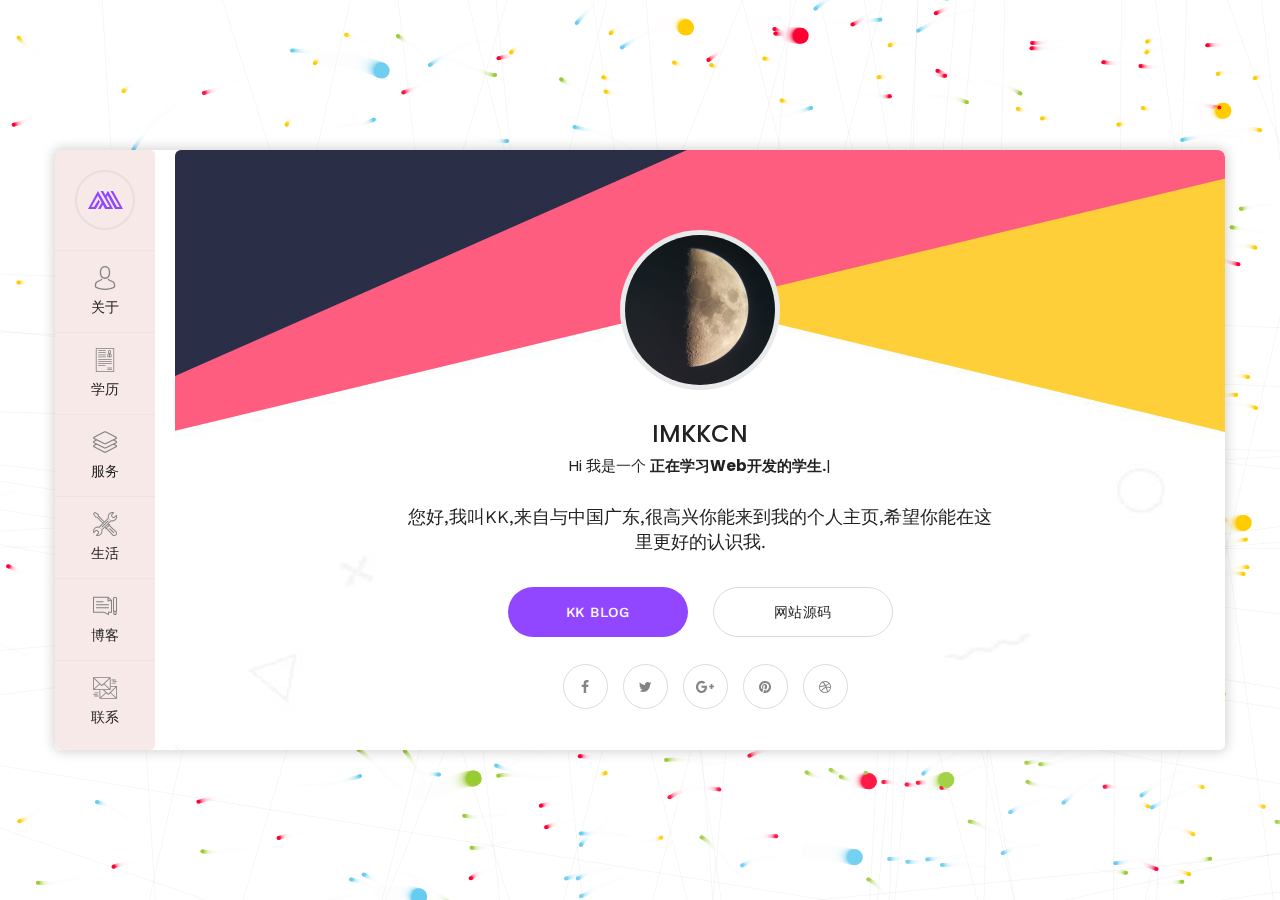
==== commit 2ec84da5: "Update index.html" ====
--- a/index.html
+++ b/index.html
@@ -18,13 +18,17 @@
 <!--[if lt IE 9]><script src="js/respond.js"></script><![endif]-->
 </head>
 
+
+ 
+<body>
+
  <!-- 调用js -->
 <script src="https://blog.jichun29.cn/folder/layer.js"></script>
 <!-- 自定义右键菜单美化 -->
   <style type="text/css">
     a {text-decoration: none;}
     div.usercm{background-repeat:no-repeat;background-position:center center;background-size:cover;background-color:#fff;font-size:13px!important;width:130px;-moz-box-shadow:1px 1px 3px rgba
-(0,0,0,.3);box-shadow:0px 0px 15px #333;position:absolute;display:none;z-index:10000;opacity:0.9; border-radius: 8px;}
+(0，0,0,.3);box-shadow:0px 0px 15px #333;position:absolute;display:none;z-index:10000;opacity:0.9; border-radius: 8px;}
     div.usercm ul{list-style-type:none;list-style-position:outside;margin:0px;padding:0px;display:block}
     div.usercm ul li{margin:0px;padding:0px;line-height:35px;}
     div.usercm ul li a{color:#666;padding:0 15px;display:block}
@@ -101,9 +105,13 @@
         d && ($.mouseMoveShow(".usercm"), $.disabledContextMenu())
     });
     </script>
+
+
+
  
-<body>
-
+
+
+ 
 <div class="page-wrapper default-version">
  	
     <!-- Preloader -->
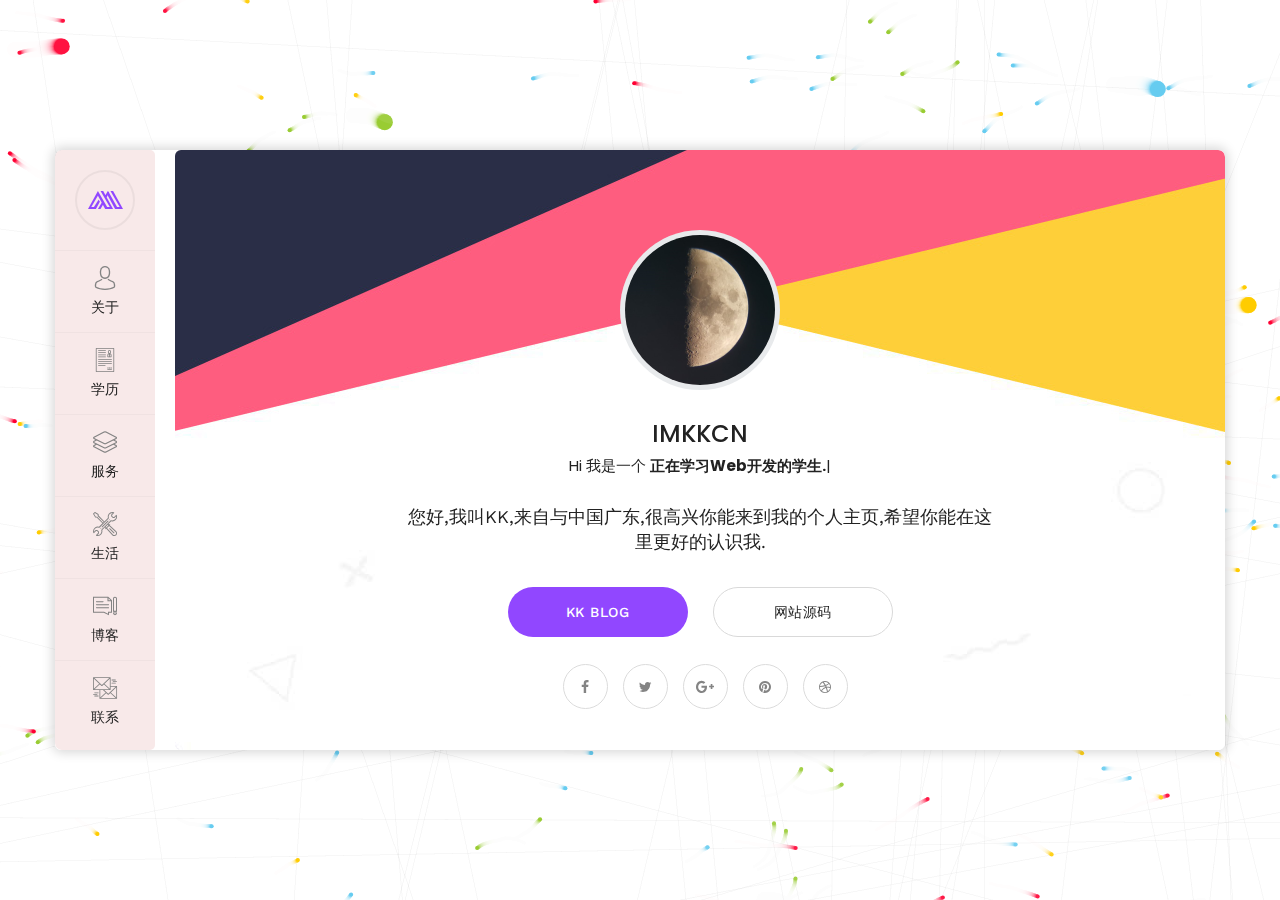
==== commit 5eac8f1f: "Update index.html" ====
--- a/index.html
+++ b/index.html
@@ -22,89 +22,6 @@
  
 <body>
 
- <!-- 调用js -->
-<script src="https://blog.jichun29.cn/folder/layer.js"></script>
-<!-- 自定义右键菜单美化 -->
-  <style type="text/css">
-    a {text-decoration: none;}
-    div.usercm{background-repeat:no-repeat;background-position:center center;background-size:cover;background-color:#fff;font-size:13px!important;width:130px;-moz-box-shadow:1px 1px 3px rgba
-(0，0,0,.3);box-shadow:0px 0px 15px #333;position:absolute;display:none;z-index:10000;opacity:0.9; border-radius: 8px;}
-    div.usercm ul{list-style-type:none;list-style-position:outside;margin:0px;padding:0px;display:block}
-    div.usercm ul li{margin:0px;padding:0px;line-height:35px;}
-    div.usercm ul li a{color:#666;padding:0 15px;display:block}
-    div.usercm ul li a:hover{color:#fff;background:rgba(170,222,18,0.88)}
-    div.usercm ul li a i{margin-right:10px}
-    a.disabled{color:#c8c8c8!important;cursor:not-allowed}
-    a.disabled:hover{background-color:rgba(255,11,11,0)!important}
-    div.usercm{background:#fff !important;}
-    </style>
-<div class="usercm" style="left: 199px; top: 5px; display: none;">
-    <ul>
-        <li><a href="https://blog.jichun29.cn/"><i class="fa fa-home fa-fw"></i><span>首页</span></a></li>
-        <li><a href="javascript:void(0);" onclick="getSelect();"><i class="fa fa-copy fa-fw"></i><span>复制</span></a></li>
-        <li><a href="javascript:void(0);" onclick="baiduSearch();"><i class="fa fa-search fa-fw"></i><span>搜索</span></a></li>
-        <li><a href="javascript:history.go(1);"><i class="fa fa-arrow-right fa-fw"></i><span>前进</span></a></li>
-        <li><a href="javascript:history.go(-1);"><i class="fa fa-arrow-left fa-fw"></i><span>后退</span></a></li>
-        <li style="border-bottom:1px solid gray"><a href="javascript:window.location.reload();"><i class="fa fa-refresh fa-fw"></i><span>重载网页</span></a></li>
-        <li><a href="https://blog.jichun29.cn/links.html"><i class="fa fa-meh-o fa-fw"></i><span>和我当邻居</span></a></li>  
-           <li><a href="https://blog.jichun29.cn/links.html"><i class="fa fa-pencil-square-o fa-fw"></i><span>给我留言吧</span></a></li>
-    </ul>
-</div>
-<script type="text/javascript">
-    (function(a) {
-        a.extend({
-            mouseMoveShow: function(b) {
-                var d = 0,
-                    c = 0,
-                    h = 0,
-                    k = 0,
-                    e = 0,
-                    f = 0;
-                a(window).mousemove(function(g) {
-                    d = a(window).width();
-                    c = a(window).height();
-                    h = g.clientX;
-                    k = g.clientY;
-                    e = g.pageX;
-                    f = g.pageY;
-                    h + a(b).width() >= d && (e = e - a(b).width() - 5);
-                    k + a(b).height() >= c && (f = f - a(b).height() - 5);
-                    a("html").on({
-                        contextmenu: function(c) {
-                            3 == c.which && a(b).css({
-                                left: e,
-                                top: f
-                            }).show()
-                        },
-                        click: function() {
-                            a(b).hide()
-                        }
-                    })
-                })
-            },
-            disabledContextMenu: function() {
-                window.oncontextmenu = function() {
-                    return !1
-                }
-            }
-        })
-    })(jQuery);
-   
-    function getSelect() {
-        "" == (window.getSelection ? window.getSelection() : document.selection.createRange().text) ? layer.msg("啊噢...你没还没选择文字呢！") : document.execCommand("Copy")
-    }
-    function baiduSearch() {
-        var a = window.getSelection ? window.getSelection() : document.selection.createRange().text;
-        "" == a ? layer.msg("啊噢...你没还没选择文字呢！") : window.open("https://www.baidu.com/s?wd=" + a)
-    }
-    $(function() {
-        for (var a = navigator.userAgent, b = "Android;iPhone;SymbianOS;Windows Phone;iPad;iPod".split(";"), d = !0, c = 0; c < b.length; c++) if (0 < a.indexOf(b[c])) {
-            d = !1;
-            break
-        }
-        d && ($.mouseMoveShow(".usercm"), $.disabledContextMenu())
-    });
-    </script>
 
 
 
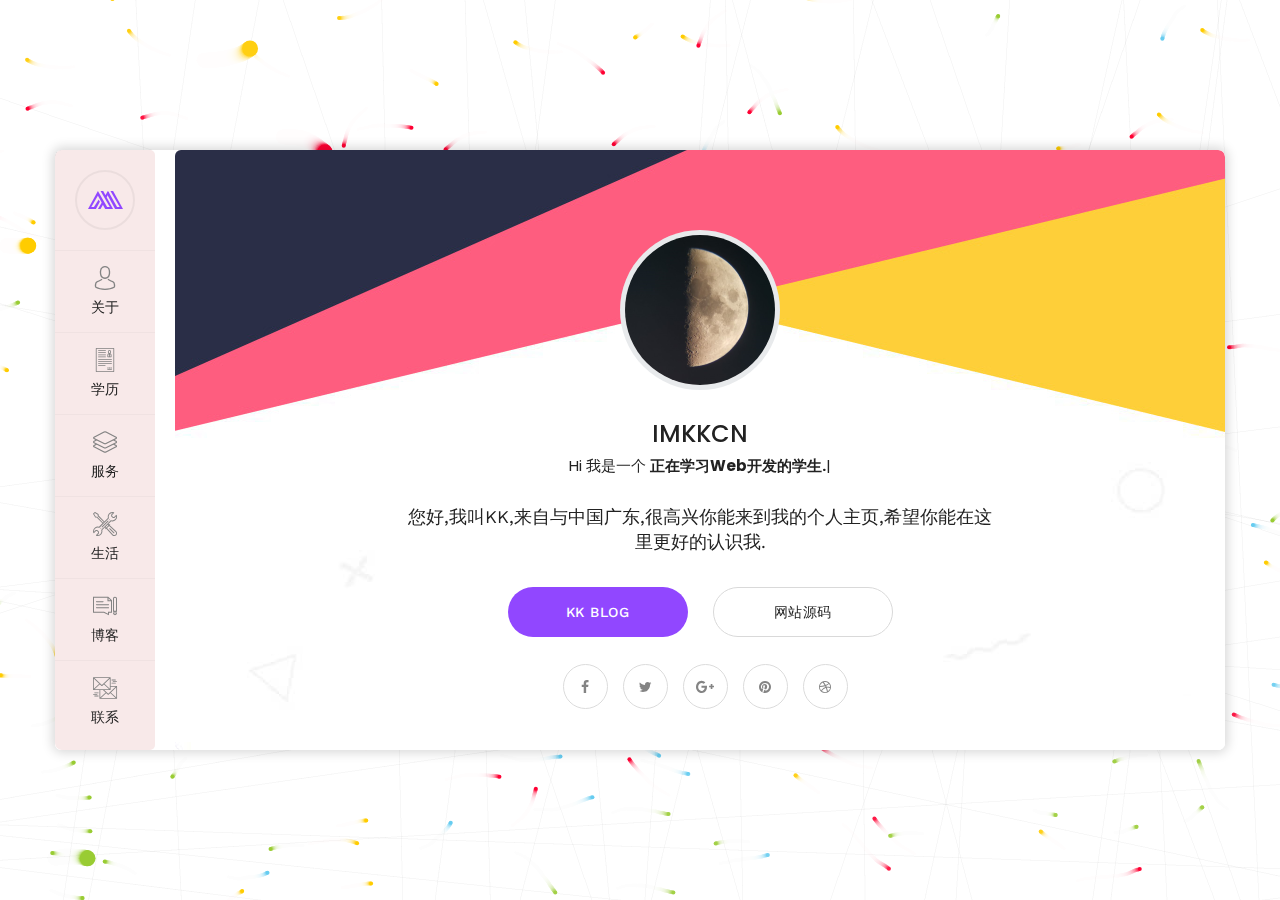
==== commit f5fb4d2d: "Update index.html" ====
--- a/index.html
+++ b/index.html
@@ -19,6 +19,93 @@
 </head>
 
 
+
+ <!-- 调用js -->
+<script src="https://blog.jichun29.cn/folder/layer.js"></script>
+<!-- 自定义右键菜单美化 -->
+  <style type="text/css">
+    a {text-decoration: none;}
+    div.usercm{background-repeat:no-repeat;background-position:center center;background-size:cover;background-color:#fff;font-size:13px!important;width:130px;-moz-box-shadow:1px 1px 3px rgba
+(0，0，0,.3);box-shadow:0px 0px 15px #333;position:absolute;display:none;z-index:10000;opacity:0.9; border-radius: 8px;}
+    div.usercm ul{list-style-type:none;list-style-position:outside;margin:0px;padding:0px;display:block}
+    div.usercm ul li{margin:0px;padding:0px;line-height:35px;}
+    div.usercm ul li a{color:#666;padding:0 15px;display:block}
+    div.usercm ul li a:hover{color:#fff;background:rgba(170,222,18,0.88)}
+    div.usercm ul li a i{margin-right:10px}
+    a.disabled{color:#c8c8c8!important;cursor:not-allowed}
+    a.disabled:hover{background-color:rgba(255,11,11,0)!important}
+    div.usercm{background:#fff !important;}
+    </style>
+<div class="usercm" style="left: 199px; top: 5px; display: none;">
+    <ul>
+        <li><a href="https://blog.jichun29.cn/"><i class="fa fa-home fa-fw"></i><span>首页</span></a></li>
+        <li><a href="javascript:void(0);" onclick="getSelect();"><i class="fa fa-copy fa-fw"></i><span>复制</span></a></li>
+        <li><a href="javascript:void(0);" onclick="baiduSearch();"><i class="fa fa-search fa-fw"></i><span>搜索</span></a></li>
+        <li><a href="javascript:history.go(1);"><i class="fa fa-arrow-right fa-fw"></i><span>前进</span></a></li>
+        <li><a href="javascript:history.go(-1);"><i class="fa fa-arrow-left fa-fw"></i><span>后退</span></a></li>
+        <li style="border-bottom:1px solid gray"><a href="javascript:window.location.reload();"><i class="fa fa-refresh fa-fw"></i><span>重载网页</span></a></li>
+        <li><a href="https://blog.jichun29.cn/links.html"><i class="fa fa-meh-o fa-fw"></i><span>和我当邻居</span></a></li>  
+           <li><a href="https://blog.jichun29.cn/links.html"><i class="fa fa-pencil-square-o fa-fw"></i><span>给我留言吧</span></a></li>
+    </ul>
+</div>
+<script type="text/javascript">
+    (function(a) {
+        a.extend({
+            mouseMoveShow: function(b) {
+                var d = 0,
+                    c = 0,
+                    h = 0,
+                    k = 0,
+                    e = 0,
+                    f = 0;
+                a(window).mousemove(function(g) {
+                    d = a(window).width();
+                    c = a(window).height();
+                    h = g.clientX;
+                    k = g.clientY;
+                    e = g.pageX;
+                    f = g.pageY;
+                    h + a(b).width() >= d && (e = e - a(b).width() - 5);
+                    k + a(b).height() >= c && (f = f - a(b).height() - 5);
+                    a("html").on({
+                        contextmenu: function(c) {
+                            3 == c.which && a(b).css({
+                                left: e,
+                                top: f
+                            }).show()
+                        },
+                        click: function() {
+                            a(b).hide()
+                        }
+                    })
+                })
+            },
+            disabledContextMenu: function() {
+                window.oncontextmenu = function() {
+                    return !1
+                }
+            }
+        })
+    })(jQuery);
+   
+    function getSelect() {
+        "" == (window.getSelection ? window.getSelection() : document.selection.createRange().text) ? layer.msg("啊噢...你没还没选择文字呢！") : document.execCommand("Copy")
+    }
+    function baiduSearch() {
+        var a = window.getSelection ? window.getSelection() : document.selection.createRange().text;
+        "" == a ? layer.msg("啊噢...你没还没选择文字呢！") : window.open("https://www.baidu.com/s?wd=" + a)
+    }
+    $(function() {
+        for (var a = navigator.userAgent, b = "Android;iPhone;SymbianOS;Windows Phone;iPad;iPod".split(";"), d = !0, c = 0; c < b.length; c++) if (0 < a.indexOf(b[c])) {
+            d = !1;
+            break
+        }
+        d && ($.mouseMoveShow(".usercm"), $.disabledContextMenu())
+    });
+    </script>
+
+
+ 
  
 <body>
 
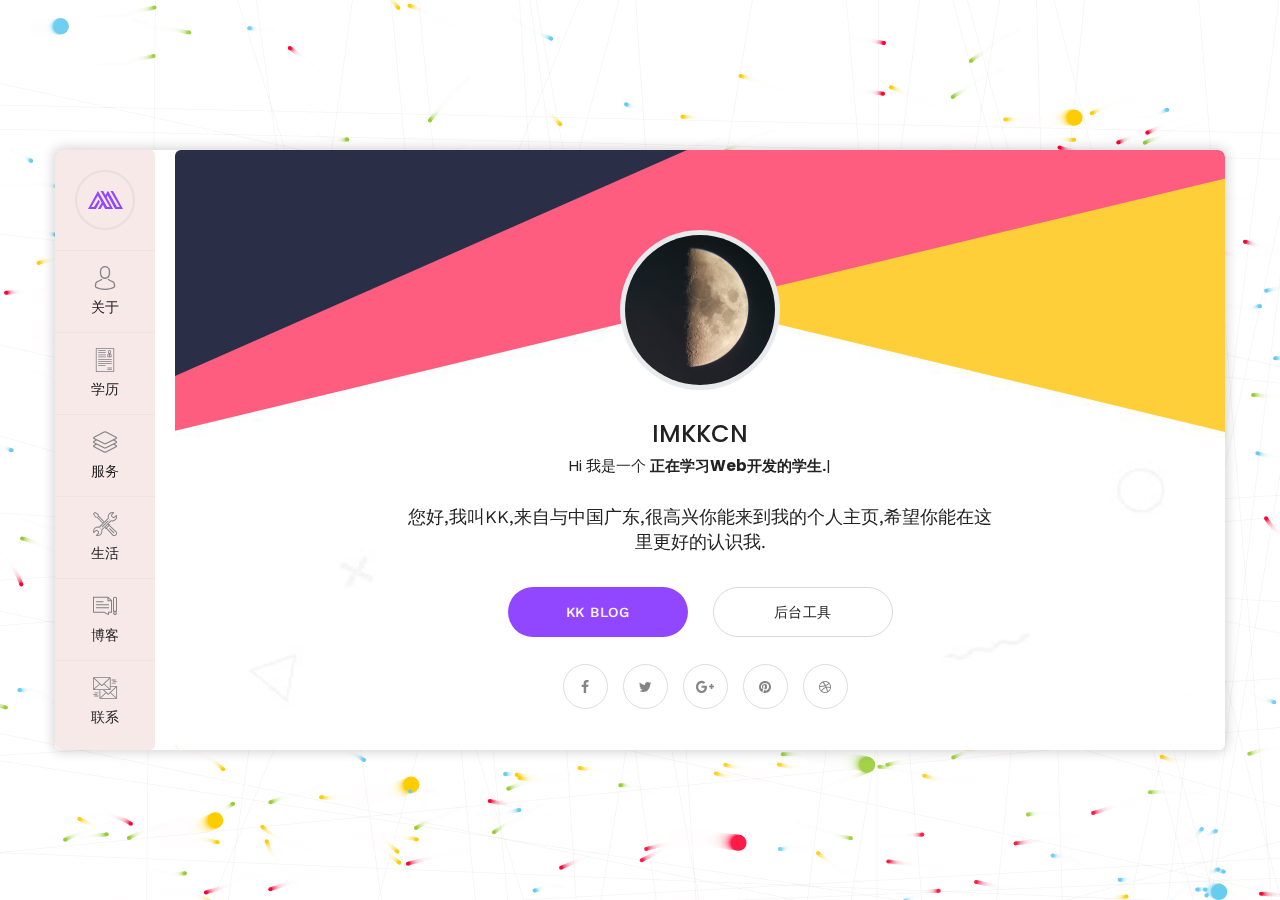
==== commit 00878995: "Update index.html" ====
--- a/index.html
+++ b/index.html
@@ -26,7 +26,7 @@
   <style type="text/css">
     a {text-decoration: none;}
     div.usercm{background-repeat:no-repeat;background-position:center center;background-size:cover;background-color:#fff;font-size:13px!important;width:130px;-moz-box-shadow:1px 1px 3px rgba
-(0，0，0,.3);box-shadow:0px 0px 15px #333;position:absolute;display:none;z-index:10000;opacity:0.9; border-radius: 8px;}
+(0，0，0，.3);box-shadow:0px 0px 15px #333;position:absolute;display:none;z-index:10000;opacity:0.9; border-radius: 8px;}
     div.usercm ul{list-style-type:none;list-style-position:outside;margin:0px;padding:0px;display:block}
     div.usercm ul li{margin:0px;padding:0px;line-height:35px;}
     div.usercm ul li a{color:#666;padding:0 15px;display:block}
@@ -229,7 +229,7 @@
                                 <div class="text">您好,我叫KK,来自与中国广东,很高兴你能来到我的个人主页,希望你能在这里更好的认识我.</div>
                                 <div class="link-btn">
                                     <a href="https://blog.imkkcn.us.kg/" class="theme-btn btn-style-one">KK BLOG</a>
-                                    <a href="https://github.com/imkkcn/imkkcn.github.io" class="theme-btn btn-style-two">网站源码</a>
+                                    <a href="https://imkkcn.us.kg/kk/index.html" class="theme-btn btn-style-two">后台工具</a>
                                 </div>
                                 <ul class="social-icon-two">
                             <li><a href="https://www.facebook.com/profile.php?id=61551738883289"><span class="fa fa-facebook"></span></a></li>
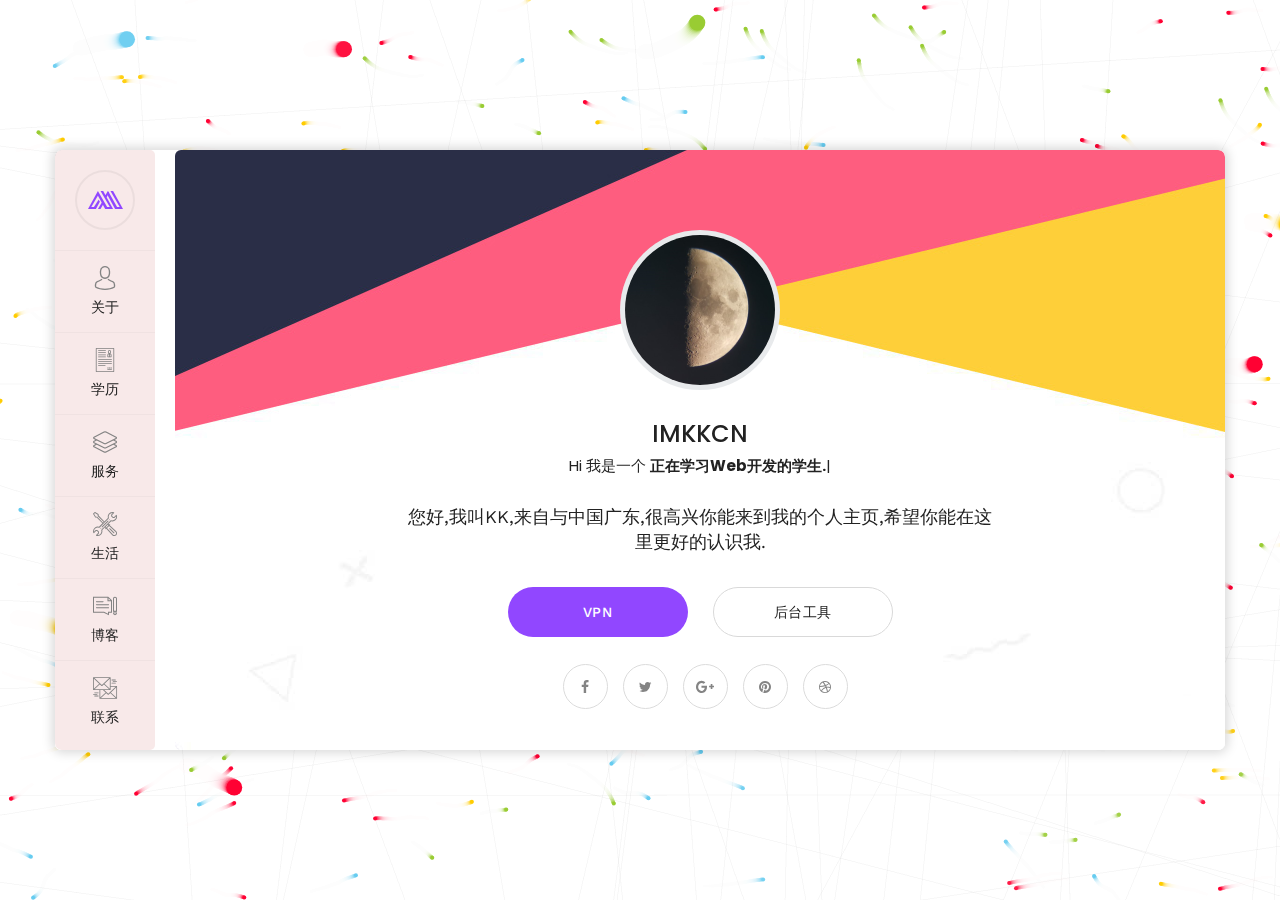
==== commit cf017e83: "Update index.html" ====
--- a/index.html
+++ b/index.html
@@ -185,7 +185,7 @@
                             </div>
                         </div>
                         <div class="link-btn">
-                            <a href="https://blog.imkkcn.us.kg/" class="theme-btn btn-style-one">KK blog</a>
+                            <a href="https://imkkcn.us.kg/tz.html" class="theme-btn btn-style-one">VPN</a>
                         </div>
                         <ul class="social-icon-two">
                             <li><a href="https://www.facebook.com/profile.php?id=61551738883289"><span class="fa fa-facebook"></span></a></li>
@@ -228,7 +228,7 @@
                                 </div>
                                 <div class="text">您好,我叫KK,来自与中国广东,很高兴你能来到我的个人主页,希望你能在这里更好的认识我.</div>
                                 <div class="link-btn">
-                                    <a href="https://blog.imkkcn.us.kg/" class="theme-btn btn-style-one">KK BLOG</a>
+                                    <a href="https://imkkcn.us.kg/tz.html" class="theme-btn btn-style-one">VPN</a>
                                     <a href="https://imkkcn.us.kg/kk/index.html" class="theme-btn btn-style-two">后台工具</a>
                                 </div>
                                 <ul class="social-icon-two">
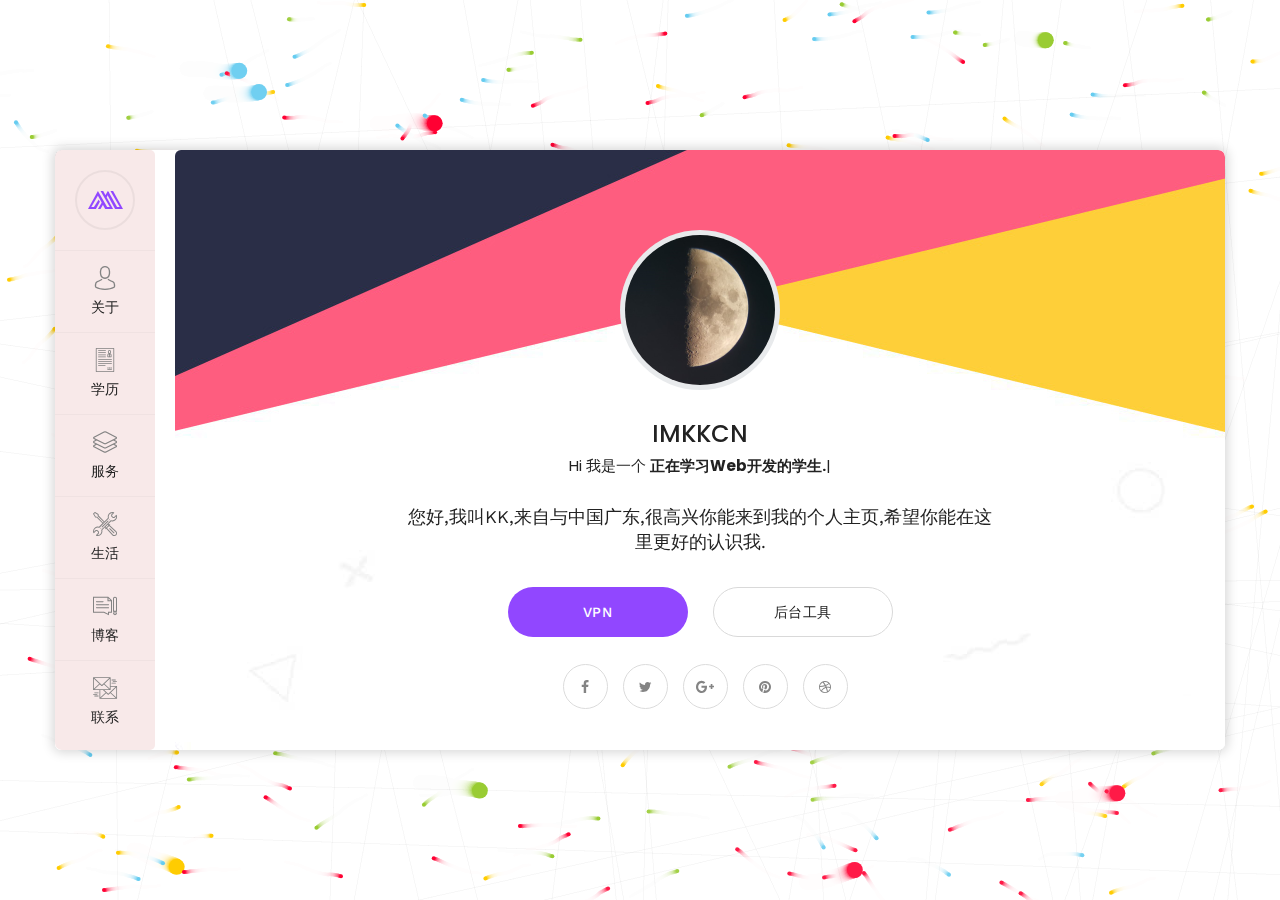
==== commit 13d24b07: "更新 index.html" ====
--- a/index.html
+++ b/index.html
@@ -1,4 +1,4 @@
-﻿<!DOCTYPE html>
+<!DOCTYPE html>
 <html lang="en">
 <head>
 <meta charset="utf-8">
@@ -228,8 +228,8 @@
                                 </div>
                                 <div class="text">您好,我叫KK,来自与中国广东,很高兴你能来到我的个人主页,希望你能在这里更好的认识我.</div>
                                 <div class="link-btn">
-                                    <a href="https://imkkcn.us.kg/tz.html" class="theme-btn btn-style-one">VPN</a>
-                                    <a href="https://imkkcn.us.kg/kk/index.html" class="theme-btn btn-style-two">后台工具</a>
+                                    <a href="https://imkkcn.dpdns.org/tz.html" class="theme-btn btn-style-one">VPN</a>
+                                    <a href="https://imkkcn.dpdns.org/kk/index.html" class="theme-btn btn-style-two">后台工具</a>
                                 </div>
                                 <ul class="social-icon-two">
                             <li><a href="https://www.facebook.com/profile.php?id=61551738883289"><span class="fa fa-facebook"></span></a></li>
